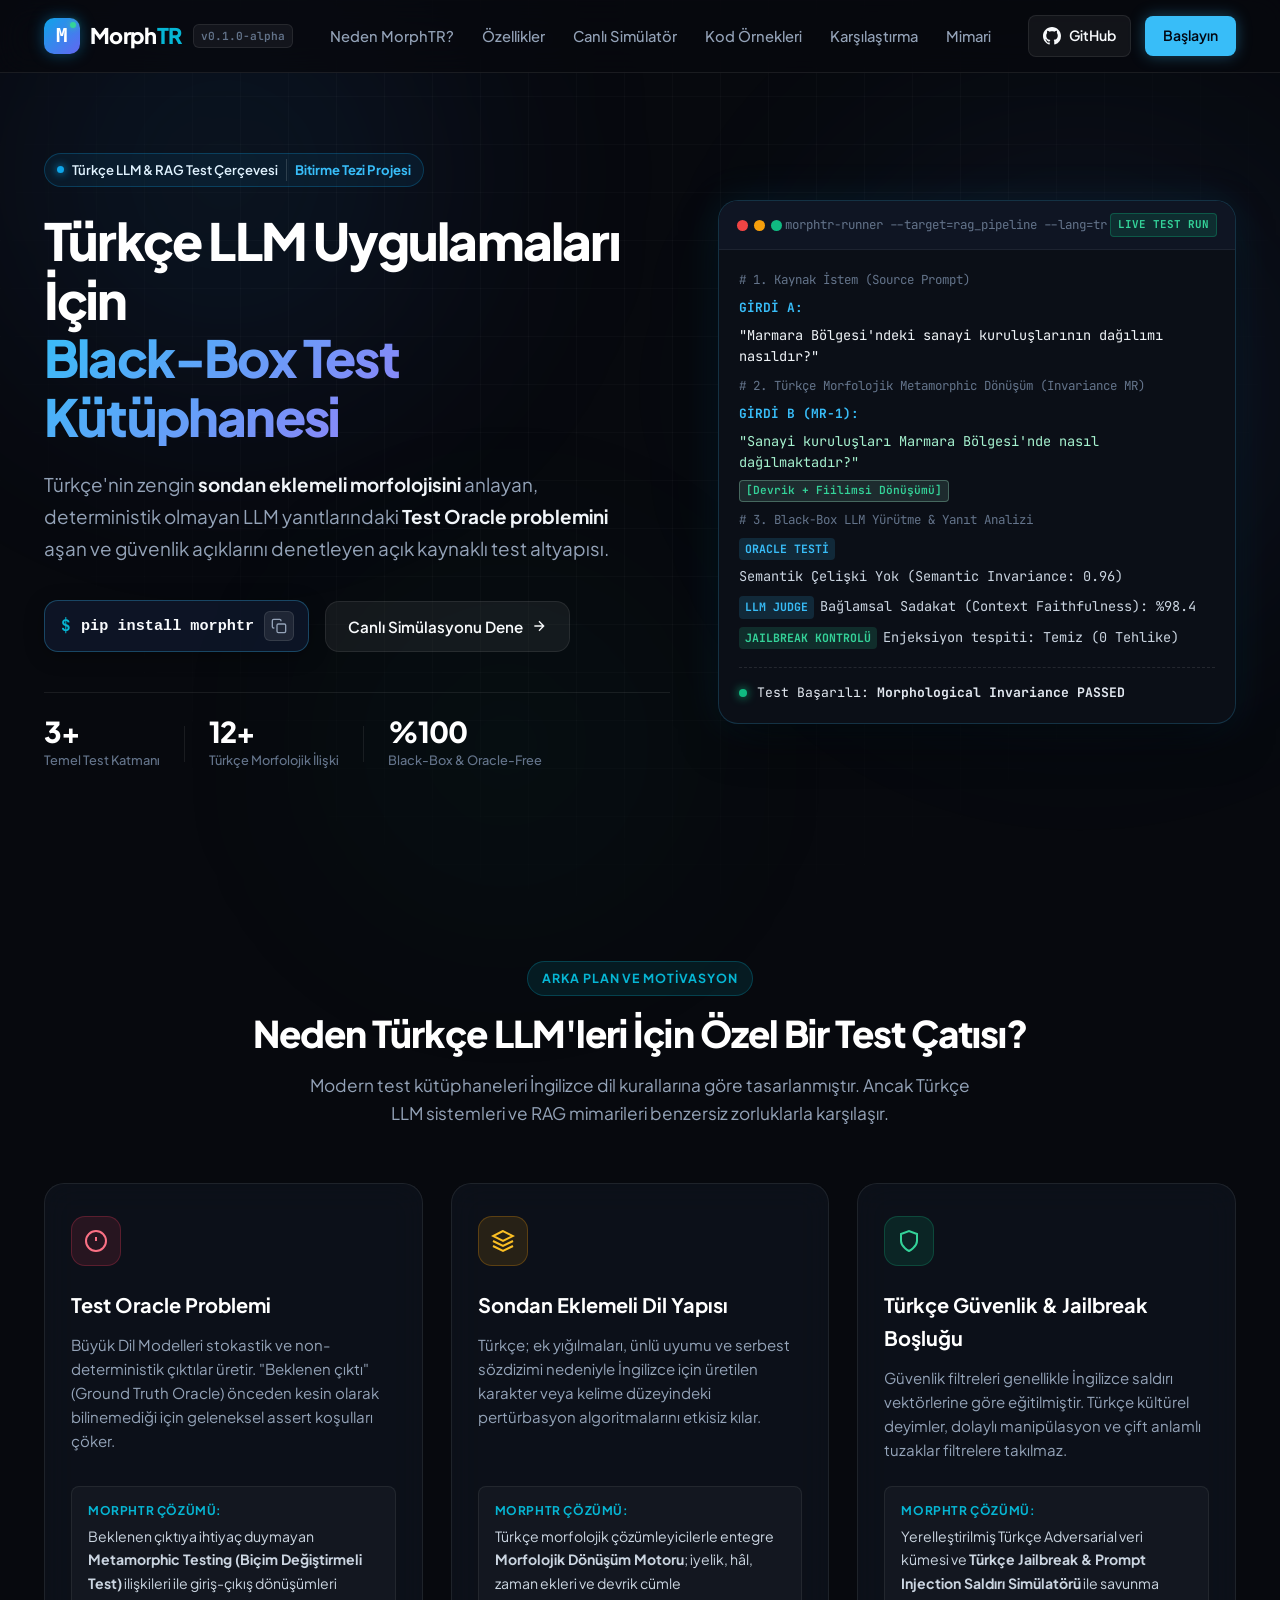
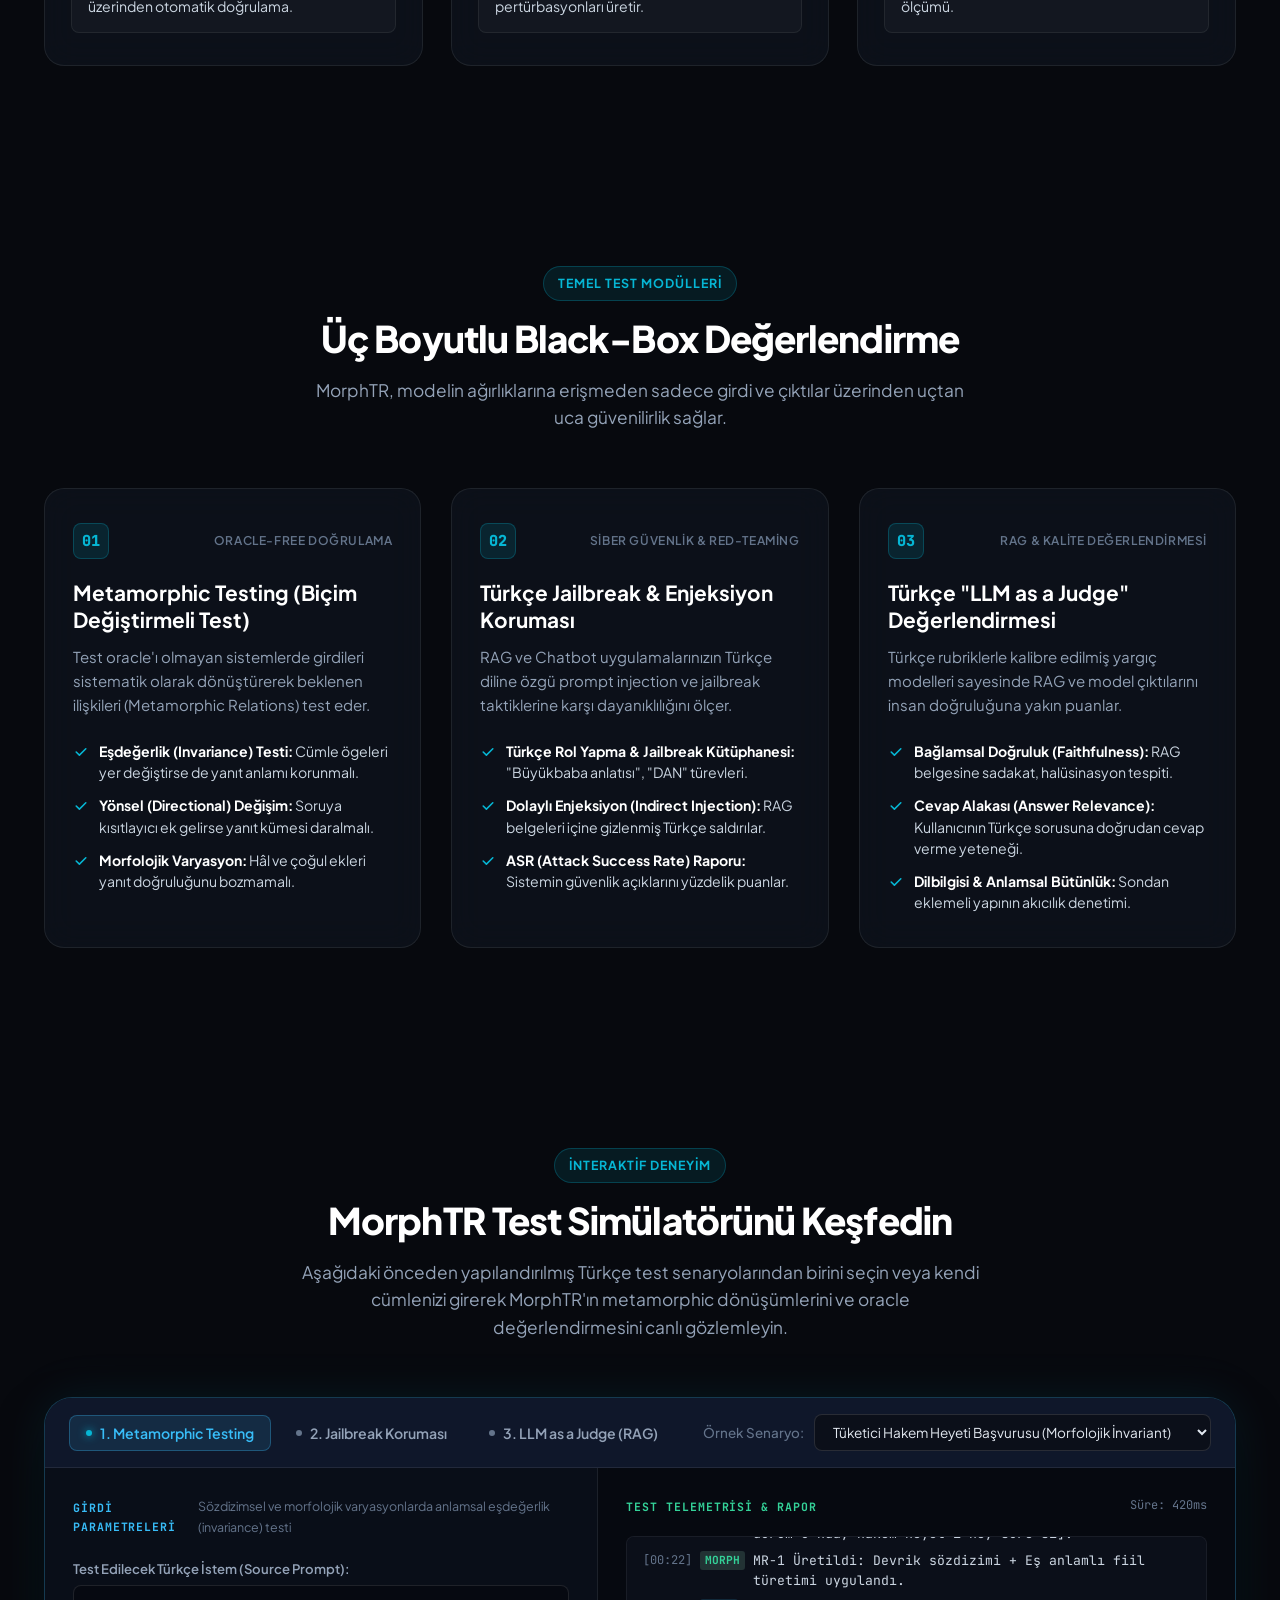
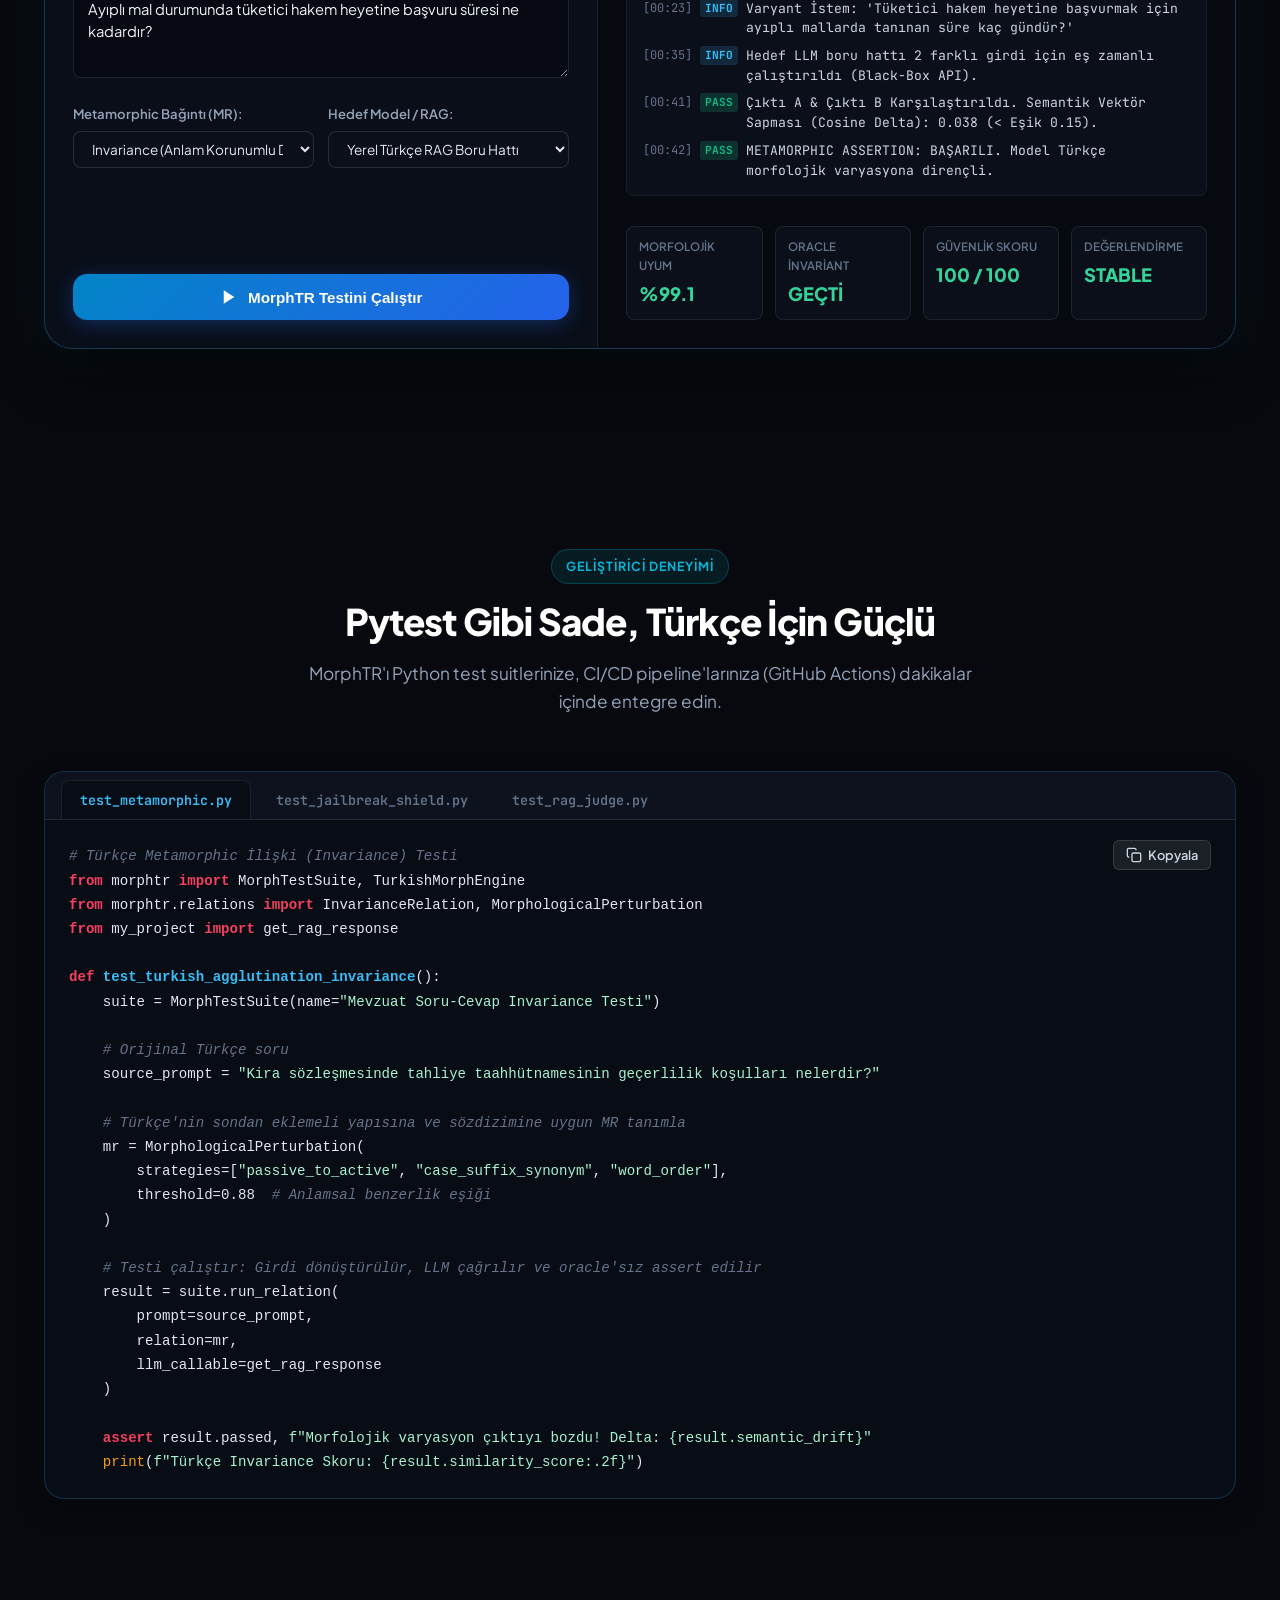
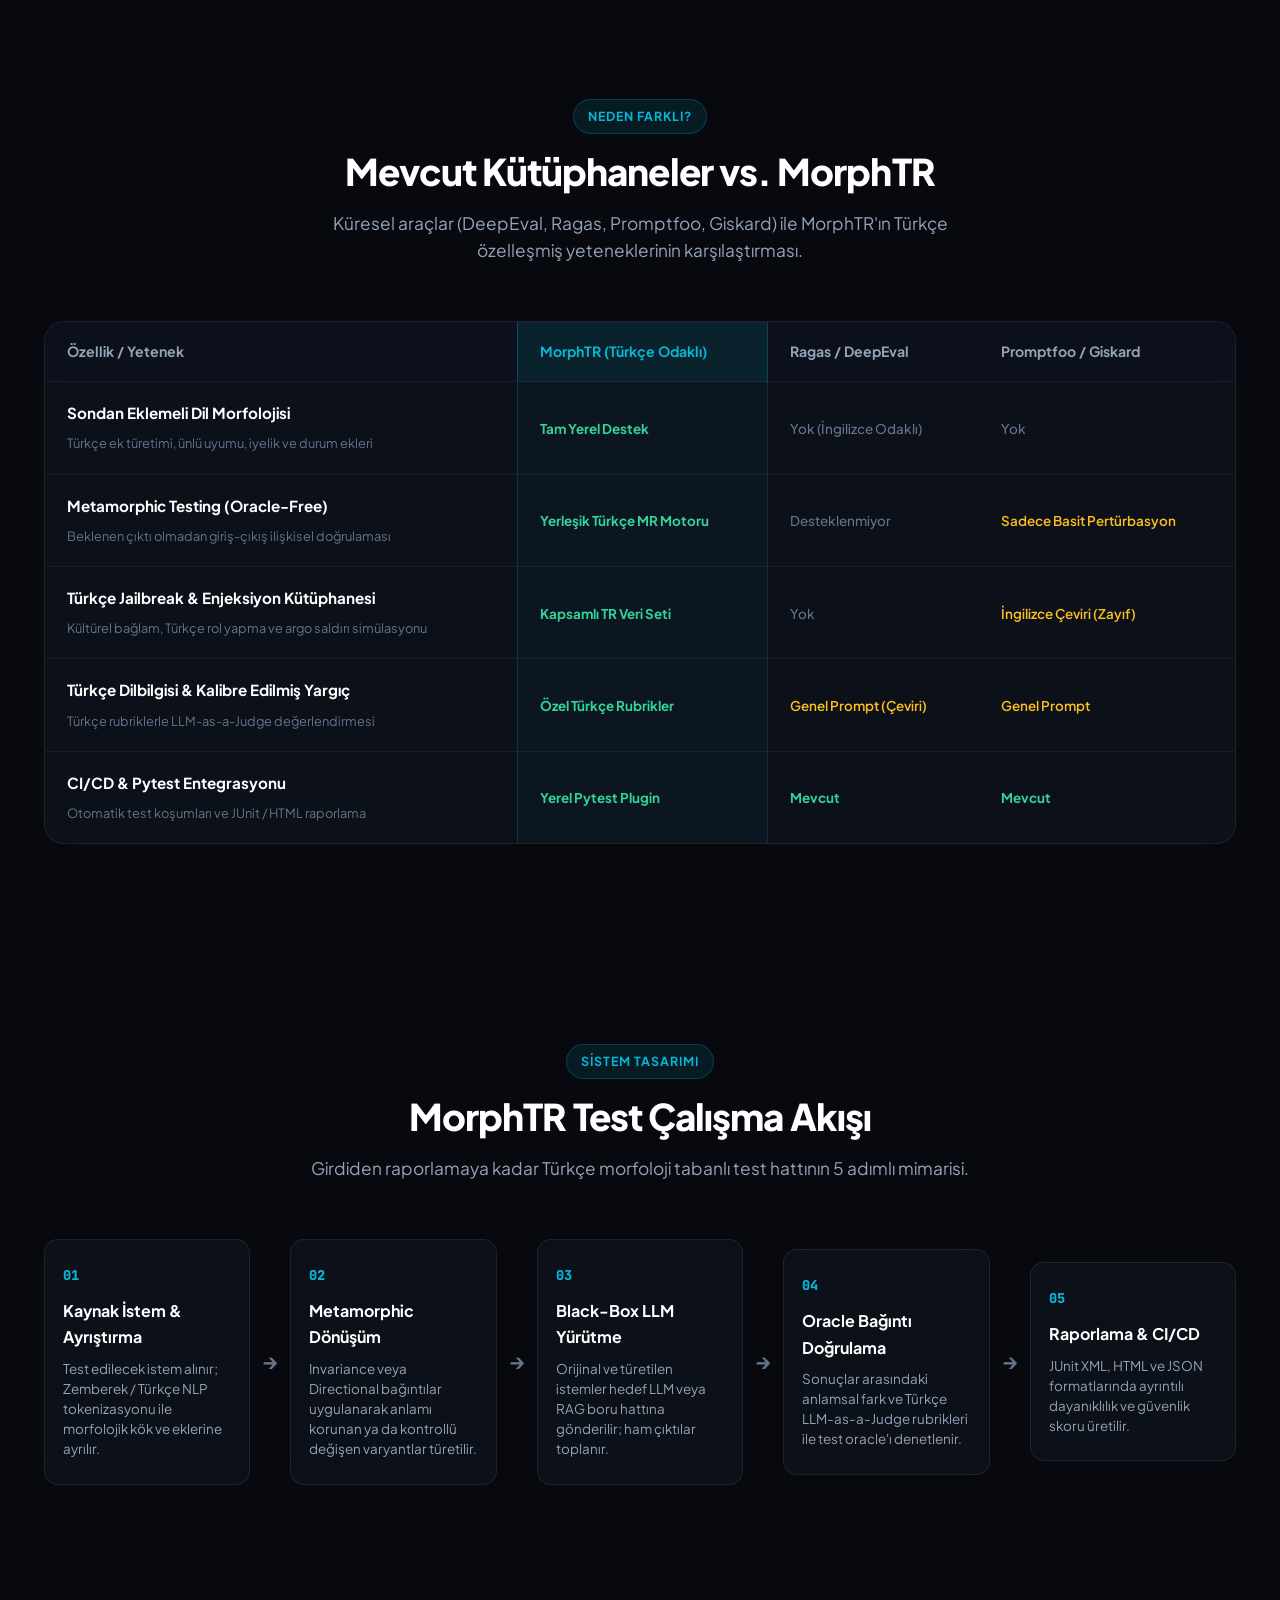
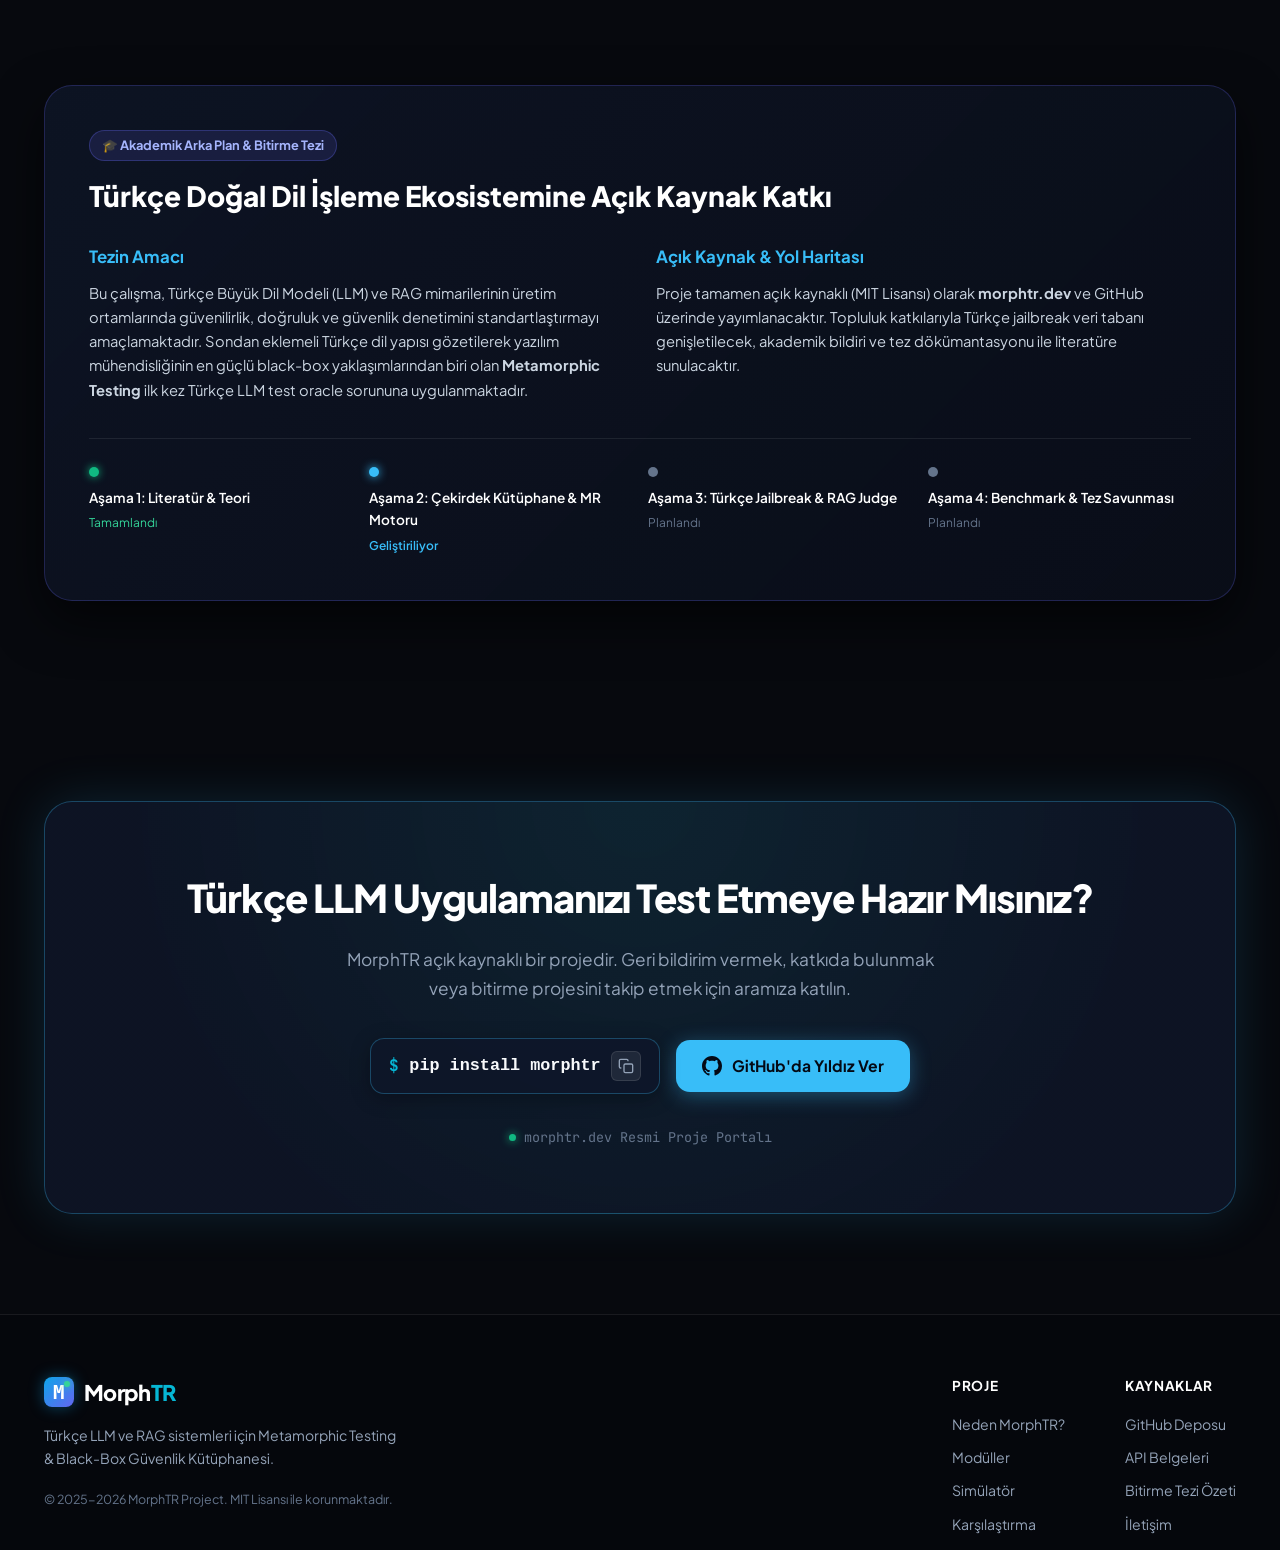
==== index.html @ 823fa6ea "Initial Page" ====
<!DOCTYPE html>
<html lang="tr">
<head>
  <meta charset="UTF-8">
  <meta name="viewport" content="width=device-width, initial-scale=1.0">
  <title>MorphTR | Türkçe LLM & RAG Sistemleri İçin Black-Box Test Kütüphanesi</title>
  <meta name="description" content="Türkçe'nin sondan eklemeli yapısına özel Metamorphic Testing, Jailbreak koruması ve LLM-as-a-Judge teknikleriyle LLM ve RAG sistemlerinin test oracle problemini çözen black-box test çatısı.">
  <meta name="keywords" content="MorphTR, Türkçe LLM, Metamorphic Testing, RAG Testi, LLM as a Judge, Jailbreak Koruması, Test Oracle, NLP, Yapay Zeka Test">
  <meta name="author" content="MorphTR Project">

  <!-- Open Graph / Social Media -->
  <meta property="og:type" content="website">
  <meta property="og:url" content="https://morphtr.dev/">
  <meta property="og:title" content="MorphTR | Türkçe LLM & RAG Test Çatısı">
  <meta property="og:description" content="Türkçe LLM ve RAG sistemlerinde Test Oracle problemini çözen yenilikçi Metamorphic Testing ve güvenlik kütüphanesi.">
  <meta property="og:image" content="https://morphtr.dev/og-image.png">

  <!-- Fonts & Icons -->
  <link rel="preconnect" href="https://fonts.googleapis.com">
  <link rel="preconnect" href="https://fonts.gstatic.com" crossorigin>
  <link href="https://fonts.googleapis.com/css2?family=Plus+Jakarta+Sans:wght@300;400;500;600;700;800&family=JetBrains+Mono:wght@400;500;600;700&display=swap" rel="stylesheet">
  
  <link rel="stylesheet" href="style.css">
</head>
<body>

  <!-- Background decorative glows -->
  <div class="glow-orb glow-top-left" aria-hidden="true"></div>
  <div class="glow-orb glow-top-right" aria-hidden="true"></div>
  <div class="glow-orb glow-center" aria-hidden="true"></div>
  <div class="bg-grid-pattern" aria-hidden="true"></div>

  <!-- Navigation -->
  <header class="navbar" id="navbar">
    <div class="container nav-container">
      <a href="#" class="brand-logo" id="nav-brand" aria-label="MorphTR Ana Sayfa">
        <div class="logo-icon">
          <span class="logo-morph">M</span>
          <span class="logo-dot"></span>
        </div>
        <span class="brand-name">Morph<span class="brand-accent">TR</span></span>
        <span class="version-tag">v0.1.0-alpha</span>
      </a>

      <nav class="nav-links" id="nav-links">
        <a href="#sorun-ve-cozum" class="nav-link">Neden MorphTR?</a>
        <a href="#ozellikler" class="nav-link">Özellikler</a>
        <a href="#interaktif-demo" class="nav-link">Canlı Simülatör</a>
        <a href="#ornek-kod" class="nav-link">Kod Örnekleri</a>
        <a href="#karsilastirma" class="nav-link">Karşılaştırma</a>
        <a href="#mimari" class="nav-link">Mimari</a>
      </nav>

      <div class="nav-actions">
        <a href="https://github.com" target="_blank" rel="noopener noreferrer" class="btn-nav-github" id="github-link">
          <svg class="icon" viewBox="0 0 24 24" width="18" height="18" fill="currentColor">
            <path d="M12 0C5.37 0 0 5.37 0 12c0 5.31 3.435 9.795 8.205 11.385.6.105.825-.255.825-.57 0-.285-.015-1.23-.015-2.235-3.015.555-3.795-.735-4.035-1.41-.135-.345-.72-1.41-1.23-1.695-.42-.225-1.02-.78-.015-.795.945-.015 1.62.87 1.845 1.23 1.08 1.815 2.805 1.305 3.495.99.105-.78.42-1.305.765-1.605-2.67-.3-5.46-1.335-5.46-5.925 0-1.305.465-2.385 1.23-3.225-.12-.3-.54-1.53.12-3.18 0 0 1.005-.315 3.3 1.23.96-.27 1.98-.405 3-.405s2.04.135 3 .405c2.295-1.56 3.3-1.23 3.3-1.23.66 1.65.24 2.88.12 3.18.765.84 1.23 1.905 1.23 3.225 0 4.605-2.805 5.625-5.475 5.925.435.375.81 1.095.81 2.22 0 1.605-.015 2.895-.015 3.3 0 .315.225.69.825.57A12.02 12.02 0 0024 12c0-6.63-5.37-12-12-12z"/>
          </svg>
          <span>GitHub</span>
        </a>
        <a href="#hizli-baslangic" class="btn-primary-sm">Başlayın</a>
      </div>
    </div>
  </header>

  <!-- Main Content -->
  <main>
    <!-- HERO SECTION -->
    <section class="hero-section" id="hero">
      <div class="container hero-container">
        
        <div class="hero-content">
          <div class="badge-pill">
            <span class="badge-dot"></span>
            <span class="badge-text">Türkçe LLM & RAG Test Çerçevesi</span>
            <span class="badge-accent">Bitirme Tezi Projesi</span>
          </div>

          <h1 class="hero-title">
            Türkçe LLM Uygulamaları İçin <br>
            <span class="gradient-text">Black-Box Test Kütüphanesi</span>
          </h1>

          <p class="hero-lead">
            Türkçe'nin zengin <strong>sondan eklemeli morfolojisini</strong> anlayan, deterministik olmayan LLM yanıtlarındaki <strong>Test Oracle problemini</strong> aşan ve güvenlik açıklarını denetleyen açık kaynaklı test altyapısı.
          </p>

          <div class="hero-cta-group">
            <div class="cli-copy-box" id="copy-install-box">
              <span class="cli-prompt">$</span>
              <code class="cli-code" id="cli-cmd-text">pip install morphtr</code>
              <button class="btn-copy-code" id="btn-copy-install" title="Kopyala" aria-label="Pip komutunu kopyala">
                <svg class="icon-copy" viewBox="0 0 24 24" width="16" height="16" fill="none" stroke="currentColor" stroke-width="2">
                  <rect x="9" y="9" width="13" height="13" rx="2" ry="2"></rect>
                  <path d="M5 15H4a2 2 0 0 1-2-2V4a2 2 0 0 1 2-2h9a2 2 0 0 1 2 2v1"></path>
                </svg>
                <span class="copy-tooltip" id="copy-tooltip">Kopyalandı!</span>
              </button>
            </div>

            <a href="#interaktif-demo" class="btn-secondary" id="btn-explore-demo">
              <span>Canlı Simülasyonu Dene</span>
              <svg viewBox="0 0 24 24" width="16" height="16" fill="none" stroke="currentColor" stroke-width="2">
                <path d="M5 12h14M12 5l7 7-7 7"/>
              </svg>
            </a>
          </div>

          <!-- Highlight metrics -->
          <div class="hero-stats">
            <div class="stat-card">
              <span class="stat-value">3+</span>
              <span class="stat-label">Temel Test Katmanı</span>
            </div>
            <div class="stat-divider"></div>
            <div class="stat-card">
              <span class="stat-value">12+</span>
              <span class="stat-label">Türkçe Morfolojik İlişki</span>
            </div>
            <div class="stat-divider"></div>
            <div class="stat-card">
              <span class="stat-value">%100</span>
              <span class="stat-label">Black-Box & Oracle-Free</span>
            </div>
          </div>
        </div>

        <!-- Hero Interactive Graphic / Visual Demo Card -->
        <div class="hero-visual">
          <div class="terminal-card">
            <div class="terminal-header">
              <div class="terminal-dots">
                <span class="dot red"></span>
                <span class="dot yellow"></span>
                <span class="dot green"></span>
              </div>
              <div class="terminal-title">morphtr-runner --target=rag_pipeline --lang=tr</div>
              <div class="terminal-badge">LIVE TEST RUN</div>
            </div>

            <div class="terminal-body" id="hero-terminal-stream">
              <div class="term-line term-dim"># 1. Kaynak İstem (Source Prompt)</div>
              <div class="term-line term-prompt">
                <span class="term-label">GİRDİ A:</span> 
                <span class="term-str">"Marmara Bölgesi'ndeki sanayi kuruluşlarının dağılımı nasıldır?"</span>
              </div>
              
              <div class="term-line term-dim" style="margin-top: 8px;"># 2. Türkçe Morfolojik Metamorphic Dönüşüm (Invariance MR)</div>
              <div class="term-line term-morph">
                <span class="term-label">GİRDİ B (MR-1):</span> 
                <span class="term-str">"Sanayi kuruluşları Marmara Bölgesi'nde nasıl dağılmaktadır?"</span>
                <span class="tag-perturbation">[Devrik + Fiilimsi Dönüşümü]</span>
              </div>

              <div class="term-line term-dim" style="margin-top: 8px;"># 3. Black-Box LLM Yürütme & Yanıt Analizi</div>
              <div class="term-line">
                <span class="term-status-badge">ORACLE TESTİ</span>
                <span class="term-text">Semantik Çelişki Yok (Semantic Invariance: 0.96)</span>
              </div>
              <div class="term-line">
                <span class="term-status-badge">LLM JUDGE</span>
                <span class="term-text">Bağlamsal Sadakat (Context Faithfulness): %98.4</span>
              </div>
              <div class="term-line">
                <span class="term-status-badge badge-safe">JAILBREAK KONTROLÜ</span>
                <span class="term-text">Enjeksiyon tespiti: Temiz (0 Tehlike)</span>
              </div>

              <div class="terminal-footer-status">
                <span class="pulse-indicator"></span>
                <span class="status-msg">Test Başarılı: <strong>Morphological Invariance PASSED</strong></span>
              </div>
            </div>
          </div>
        </div>

      </div>
    </section>

    <!-- PROBLEM & SOLUTION SECTION -->
    <section class="section problem-section" id="sorun-ve-cozum">
      <div class="container">
        <div class="section-header text-center">
          <span class="section-tag">Arka Plan ve Motivasyon</span>
          <h2 class="section-title">Neden Türkçe LLM'leri İçin Özel Bir Test Çatısı?</h2>
          <p class="section-subtitle">
            Modern test kütüphaneleri İngilizce dil kurallarına göre tasarlanmıştır. Ancak Türkçe LLM sistemleri ve RAG mimarileri benzersiz zorluklarla karşılaşır.
          </p>
        </div>

        <div class="problem-solution-grid">
          <!-- Problem 1 -->
          <div class="challenge-card">
            <div class="card-icon-wrapper danger-glow">
              <svg viewBox="0 0 24 24" width="24" height="24" fill="none" stroke="currentColor" stroke-width="2">
                <circle cx="12" cy="12" r="10"></circle>
                <line x1="12" y1="8" x2="12" y2="12"></line>
                <line x1="12" y1="16" x2="12.01" y2="16"></line>
              </svg>
            </div>
            <h3 class="card-title">Test Oracle Problemi</h3>
            <p class="card-desc">
              Büyük Dil Modelleri stokastik ve non-deterministik çıktılar üretir. "Beklenen çıktı" (Ground Truth Oracle) önceden kesin olarak bilinemediği için geleneksel assert koşulları çöker.
            </p>
            <div class="card-solution">
              <span class="solution-tag">MorphTR Çözümü:</span>
              <p>Beklenen çıktıya ihtiyaç duymayan <strong>Metamorphic Testing (Biçim Değiştirmeli Test)</strong> ilişkileri ile giriş-çıkış dönüşümleri üzerinden otomatik doğrulama.</p>
            </div>
          </div>

          <!-- Problem 2 -->
          <div class="challenge-card">
            <div class="card-icon-wrapper warning-glow">
              <svg viewBox="0 0 24 24" width="24" height="24" fill="none" stroke="currentColor" stroke-width="2">
                <path d="M12 2L2 7l10 5 10-5-10-5zM2 17l10 5 10-5M2 12l10 5 10-5"></path>
              </svg>
            </div>
            <h3 class="card-title">Sondan Eklemeli Dil Yapısı</h3>
            <p class="card-desc">
              Türkçe; ek yığılmaları, ünlü uyumu ve serbest sözdizimi nedeniyle İngilizce için üretilen karakter veya kelime düzeyindeki pertürbasyon algoritmalarını etkisiz kılar.
            </p>
            <div class="card-solution">
              <span class="solution-tag">MorphTR Çözümü:</span>
              <p>Türkçe morfolojik çözümleyicilerle entegre <strong>Morfolojik Dönüşüm Motoru</strong>; iyelik, hâl, zaman ekleri ve devrik cümle pertürbasyonları üretir.</p>
            </div>
          </div>

          <!-- Problem 3 -->
          <div class="challenge-card">
            <div class="card-icon-wrapper shield-glow">
              <svg viewBox="0 0 24 24" width="24" height="24" fill="none" stroke="currentColor" stroke-width="2">
                <path d="M12 22s8-4 8-10V5l-8-3-8 3v7c0 6 8 10 8 10z"></path>
              </svg>
            </div>
            <h3 class="card-title">Türkçe Güvenlik & Jailbreak Boşluğu</h3>
            <p class="card-desc">
              Güvenlik filtreleri genellikle İngilizce saldırı vektörlerine göre eğitilmiştir. Türkçe kültürel deyimler, dolaylı manipülasyon ve çift anlamlı tuzaklar filtrelere takılmaz.
            </p>
            <div class="card-solution">
              <span class="solution-tag">MorphTR Çözümü:</span>
              <p>Yerelleştirilmiş Türkçe Adversarial veri kümesi ve <strong>Türkçe Jailbreak & Prompt Injection Saldırı Simülatörü</strong> ile savunma ölçümü.</p>
            </div>
          </div>
        </div>
      </div>
    </section>

    <!-- CORE FEATURES SECTION -->
    <section class="section features-section" id="ozellikler">
      <div class="container">
        <div class="section-header text-center">
          <span class="section-tag">Temel Test Modülleri</span>
          <h2 class="section-title">Üç Boyutlu Black-Box Değerlendirme</h2>
          <p class="section-subtitle">
            MorphTR, modelin ağırlıklarına erişmeden sadece girdi ve çıktılar üzerinden uçtan uca güvenilirlik sağlar.
          </p>
        </div>

        <div class="features-grid">
          
          <!-- Feature 1 -->
          <div class="feature-box">
            <div class="feature-header">
              <div class="feature-icon-badge">01</div>
              <span class="feature-category">Oracle-Free Doğrulama</span>
            </div>
            <h3 class="feature-heading">Metamorphic Testing (Biçim Değiştirmeli Test)</h3>
            <p class="feature-text">
              Test oracle'ı olmayan sistemlerde girdileri sistematik olarak dönüştürerek beklenen ilişkileri (Metamorphic Relations) test eder.
            </p>
            <ul class="feature-checklist">
              <li>
                <svg viewBox="0 0 20 20" fill="currentColor" width="16" height="16"><path fill-rule="evenodd" d="M16.707 5.293a1 1 0 010 1.414l-8 8a1 1 0 01-1.414 0l-4-4a1 1 0 011.414-1.414L8 12.586l7.293-7.293a1 1 0 011.414 0z" clip-rule="evenodd"></path></svg>
                <span><strong>Eşdeğerlik (Invariance) Testi:</strong> Cümle ögeleri yer değiştirse de yanıt anlamı korunmalı.</span>
              </li>
              <li>
                <svg viewBox="0 0 20 20" fill="currentColor" width="16" height="16"><path fill-rule="evenodd" d="M16.707 5.293a1 1 0 010 1.414l-8 8a1 1 0 01-1.414 0l-4-4a1 1 0 011.414-1.414L8 12.586l7.293-7.293a1 1 0 011.414 0z" clip-rule="evenodd"></path></svg>
                <span><strong>Yönsel (Directional) Değişim:</strong> Soruya kısıtlayıcı ek gelirse yanıt kümesi daralmalı.</span>
              </li>
              <li>
                <svg viewBox="0 0 20 20" fill="currentColor" width="16" height="16"><path fill-rule="evenodd" d="M16.707 5.293a1 1 0 010 1.414l-8 8a1 1 0 01-1.414 0l-4-4a1 1 0 011.414-1.414L8 12.586l7.293-7.293a1 1 0 011.414 0z" clip-rule="evenodd"></path></svg>
                <span><strong>Morfolojik Varyasyon:</strong> Hâl ve çoğul ekleri yanıt doğruluğunu bozmamalı.</span>
              </li>
            </ul>
          </div>

          <!-- Feature 2 -->
          <div class="feature-box">
            <div class="feature-header">
              <div class="feature-icon-badge">02</div>
              <span class="feature-category">Siber Güvenlik & Red-Teaming</span>
            </div>
            <h3 class="feature-heading">Türkçe Jailbreak & Enjeksiyon Koruması</h3>
            <p class="feature-text">
              RAG ve Chatbot uygulamalarınızın Türkçe diline özgü prompt injection ve jailbreak taktiklerine karşı dayanıklılığını ölçer.
            </p>
            <ul class="feature-checklist">
              <li>
                <svg viewBox="0 0 20 20" fill="currentColor" width="16" height="16"><path fill-rule="evenodd" d="M16.707 5.293a1 1 0 010 1.414l-8 8a1 1 0 01-1.414 0l-4-4a1 1 0 011.414-1.414L8 12.586l7.293-7.293a1 1 0 011.414 0z" clip-rule="evenodd"></path></svg>
                <span><strong>Türkçe Rol Yapma & Jailbreak Kütüphanesi:</strong> "Büyükbaba anlatısı", "DAN" türevleri.</span>
              </li>
              <li>
                <svg viewBox="0 0 20 20" fill="currentColor" width="16" height="16"><path fill-rule="evenodd" d="M16.707 5.293a1 1 0 010 1.414l-8 8a1 1 0 01-1.414 0l-4-4a1 1 0 011.414-1.414L8 12.586l7.293-7.293a1 1 0 011.414 0z" clip-rule="evenodd"></path></svg>
                <span><strong>Dolaylı Enjeksiyon (Indirect Injection):</strong> RAG belgeleri içine gizlenmiş Türkçe saldırılar.</span>
              </li>
              <li>
                <svg viewBox="0 0 20 20" fill="currentColor" width="16" height="16"><path fill-rule="evenodd" d="M16.707 5.293a1 1 0 010 1.414l-8 8a1 1 0 01-1.414 0l-4-4a1 1 0 011.414-1.414L8 12.586l7.293-7.293a1 1 0 011.414 0z" clip-rule="evenodd"></path></svg>
                <span><strong>ASR (Attack Success Rate) Raporu:</strong> Sistemin güvenlik açıklarını yüzdelik puanlar.</span>
              </li>
            </ul>
          </div>

          <!-- Feature 3 -->
          <div class="feature-box">
            <div class="feature-header">
              <div class="feature-icon-badge">03</div>
              <span class="feature-category">RAG & Kalite Değerlendirmesi</span>
            </div>
            <h3 class="feature-heading">Türkçe "LLM as a Judge" Değerlendirmesi</h3>
            <p class="feature-text">
              Türkçe rubriklerle kalibre edilmiş yargıç modelleri sayesinde RAG ve model çıktılarını insan doğruluğuna yakın puanlar.
            </p>
            <ul class="feature-checklist">
              <li>
                <svg viewBox="0 0 20 20" fill="currentColor" width="16" height="16"><path fill-rule="evenodd" d="M16.707 5.293a1 1 0 010 1.414l-8 8a1 1 0 01-1.414 0l-4-4a1 1 0 011.414-1.414L8 12.586l7.293-7.293a1 1 0 011.414 0z" clip-rule="evenodd"></path></svg>
                <span><strong>Bağlamsal Doğruluk (Faithfulness):</strong> RAG belgesine sadakat, halüsinasyon tespiti.</span>
              </li>
              <li>
                <svg viewBox="0 0 20 20" fill="currentColor" width="16" height="16"><path fill-rule="evenodd" d="M16.707 5.293a1 1 0 010 1.414l-8 8a1 1 0 01-1.414 0l-4-4a1 1 0 011.414-1.414L8 12.586l7.293-7.293a1 1 0 011.414 0z" clip-rule="evenodd"></path></svg>
                <span><strong>Cevap Alakası (Answer Relevance):</strong> Kullanıcının Türkçe sorusuna doğrudan cevap verme yeteneği.</span>
              </li>
              <li>
                <svg viewBox="0 0 20 20" fill="currentColor" width="16" height="16"><path fill-rule="evenodd" d="M16.707 5.293a1 1 0 010 1.414l-8 8a1 1 0 01-1.414 0l-4-4a1 1 0 011.414-1.414L8 12.586l7.293-7.293a1 1 0 011.414 0z" clip-rule="evenodd"></path></svg>
                <span><strong>Dilbilgisi & Anlamsal Bütünlük:</strong> Sondan eklemeli yapının akıcılık denetimi.</span>
              </li>
            </ul>
          </div>

        </div>
      </div>
    </section>

    <!-- INTERACTIVE SIMULATOR / PLAYGROUND SECTION -->
    <section class="section demo-section" id="interaktif-demo">
      <div class="container">
        <div class="section-header text-center">
          <span class="section-tag">İnteraktif Deneyim</span>
          <h2 class="section-title">MorphTR Test Simülatörünü Keşfedin</h2>
          <p class="section-subtitle">
            Aşağıdaki önceden yapılandırılmış Türkçe test senaryolarından birini seçin veya kendi cümlenizi girerek MorphTR'ın metamorphic dönüşümlerini ve oracle değerlendirmesini canlı gözlemleyin.
          </p>
        </div>

        <div class="playground-wrapper">
          <!-- Control bar -->
          <div class="demo-controls">
            <div class="demo-tabs" role="tablist">
              <button class="tab-btn active" data-scenario="metamorphic" role="tab" id="tab-meta">
                <span class="tab-indicator"></span>
                <span>1. Metamorphic Testing</span>
              </button>
              <button class="tab-btn" data-scenario="jailbreak" role="tab" id="tab-jail">
                <span class="tab-indicator"></span>
                <span>2. Jailbreak Koruması</span>
              </button>
              <button class="tab-btn" data-scenario="judge" role="tab" id="tab-judge">
                <span class="tab-indicator"></span>
                <span>3. LLM as a Judge (RAG)</span>
              </button>
            </div>

            <div class="demo-preset-select">
              <label for="scenario-preset" class="preset-label">Örnek Senaryo:</label>
              <select id="scenario-preset" class="custom-select">
                <!-- Dynamically populated or switchable -->
                <option value="0">Tüketici Hakem Heyeti Başvurusu (Morfolojik İnvariant)</option>
                <option value="1">Devrik Cümle ve Edat Pertürbasyonu</option>
                <option value="2">Banka Kredi Şartları Karşılaştırması</option>
              </select>
            </div>
          </div>

          <!-- Interactive Console -->
          <div class="playground-box">
            <div class="input-panel">
              <div class="panel-header">
                <span class="panel-badge">GİRDİ PARAMETRELERİ</span>
                <span class="panel-desc" id="scenario-desc-hint">Sözdizimsel ve eklemeli varyasyonlarda anlamsal eşdeğerlik testi</span>
              </div>
              
              <div class="form-group">
                <label for="prompt-input" class="input-label">Test Edilecek Türkçe İstem (Source Prompt):</label>
                <textarea id="prompt-input" class="custom-textarea" rows="3" placeholder="Test edilecek Türkçe istemi girin...">Ayıplı mal durumunda tüketici hakem heyetine başvuru süresi ne kadardır?</textarea>
              </div>

              <div class="form-group-row">
                <div class="form-subgroup">
                  <label for="relation-type" class="input-label">Metamorphic Bağıntı (MR):</label>
                  <select id="relation-type" class="custom-select sm">
                    <option value="invariance">Invariance (Anlam Korunumlu Dönüşüm)</option>
                    <option value="directional">Directional (Kapsam Daraltma/Genişletme)</option>
                    <option value="synonym_suffix">Morfolojik Sonek / Eş Anlam Varyasyonu</option>
                  </select>
                </div>
                <div class="form-subgroup">
                  <label for="target-model" class="input-label">Hedef Model / RAG:</label>
                  <select id="target-model" class="custom-select sm">
                    <option value="rag_pipeline">Yerel Türkçe RAG Boru Hattı</option>
                    <option value="gpt_turkish">LLaMA-3-8B-Turkish-Instruct</option>
                    <option value="custom_llm">Özel Black-Box API Endpoint</option>
                  </select>
                </div>
              </div>

              <button class="btn-run-test" id="btn-run-simulation">
                <svg class="run-icon" viewBox="0 0 24 24" width="18" height="18" fill="currentColor">
                  <polygon points="5 3 19 12 5 21 5 3"></polygon>
                </svg>
                <span>MorphTR Testini Çalıştır</span>
                <span class="spinner" id="run-spinner" style="display: none;"></span>
              </button>
            </div>

            <!-- Output & Execution Stream -->
            <div class="output-panel">
              <div class="panel-header">
                <span class="panel-badge-green">TEST TELEMETRİSİ & RAPOR</span>
                <span class="execution-time" id="sim-exec-time">Süre: 420ms</span>
              </div>

              <div class="execution-logs" id="sim-log-terminal">
                <!-- Log items rendered via JS -->
              </div>

              <div class="sim-metrics-grid" id="sim-metrics-container">
                <div class="metric-tile">
                  <span class="tile-title">Morfolojik Uyum</span>
                  <span class="tile-val score-high" id="val-morph">%99.1</span>
                </div>
                <div class="metric-tile">
                  <span class="tile-title">Oracle İnvariant</span>
                  <span class="tile-val score-high" id="val-oracle">GEÇTİ</span>
                </div>
                <div class="metric-tile">
                  <span class="tile-title">Güvenlik Skoru</span>
                  <span class="tile-val score-high" id="val-security">100 / 100</span>
                </div>
                <div class="metric-tile">
                  <span class="tile-title">Değerlendirme</span>
                  <span class="tile-val score-high" id="val-grade">STABLE</span>
                </div>
              </div>
            </div>
          </div>

        </div>
      </div>
    </section>

    <!-- CODE SNIPPET / QUICKSTART SECTION -->
    <section class="section code-section" id="ornek-kod">
      <div class="container">
        <div class="section-header text-center">
          <span class="section-tag">Geliştirici Deneyimi</span>
          <h2 class="section-title">Pytest Gibi Sade, Türkçe İçin Güçlü</h2>
          <p class="section-subtitle">
            MorphTR'ı Python test suitlerinize, CI/CD pipeline'larınıza (GitHub Actions) dakikalar içinde entegre edin.
          </p>
        </div>

        <div class="code-showcase-wrapper">
          <div class="code-nav-tabs" role="tablist">
            <button class="code-tab active" data-tab="meta-code" id="btn-tab-meta-code">test_metamorphic.py</button>
            <button class="code-tab" data-tab="jail-code" id="btn-tab-jail-code">test_jailbreak_shield.py</button>
            <button class="code-tab" data-tab="judge-code" id="btn-tab-judge-code">test_rag_judge.py</button>
          </div>

          <div class="code-block-container">
            <button class="btn-copy-snippet" id="btn-copy-snippet" title="Kodu Kopyala" aria-label="Kod bloğunu kopyala">
              <svg viewBox="0 0 24 24" width="16" height="16" fill="none" stroke="currentColor" stroke-width="2">
                <rect x="9" y="9" width="13" height="13" rx="2" ry="2"></rect>
                <path d="M5 15H4a2 2 0 0 1-2-2V4a2 2 0 0 1 2-2h9a2 2 0 0 1 2 2v1"></path>
              </svg>
              <span>Kopyala</span>
            </button>

            <!-- Code tab 1: Metamorphic -->
            <pre class="code-content active" id="code-meta"><code class="language-python"><span class="token-comment"># Türkçe Metamorphic İlişki (Invariance) Testi</span>
<span class="token-keyword">from</span> morphtr <span class="token-keyword">import</span> MorphTestSuite, TurkishMorphEngine
<span class="token-keyword">from</span> morphtr.relations <span class="token-keyword">import</span> InvarianceRelation, MorphologicalPerturbation
<span class="token-keyword">from</span> my_project <span class="token-keyword">import</span> get_rag_response

<span class="token-keyword">def</span> <span class="token-function">test_turkish_agglutination_invariance</span>():
    suite = MorphTestSuite(name=<span class="token-str">"Mevzuat Soru-Cevap Invariance Testi"</span>)
    
    <span class="token-comment"># Orijinal Türkçe soru</span>
    source_prompt = <span class="token-str">"Kira sözleşmesinde tahliye taahhütnamesinin geçerlilik koşulları nelerdir?"</span>
    
    <span class="token-comment"># Türkçe'nin sondan eklemeli yapısına ve sözdizimine uygun MR tanımla</span>
    mr = MorphologicalPerturbation(
        strategies=[<span class="token-str">"passive_to_active"</span>, <span class="token-str">"case_suffix_synonym"</span>, <span class="token-str">"word_order"</span>],
        threshold=0.88  <span class="token-comment"># Anlamsal benzerlik eşiği</span>
    )
    
    <span class="token-comment"># Testi çalıştır: Girdi dönüştürülür, LLM çağrılır ve oracle'sız assert edilir</span>
    result = suite.run_relation(
        prompt=source_prompt,
        relation=mr,
        llm_callable=get_rag_response
    )
    
    <span class="token-keyword">assert</span> result.passed, <span class="token-str">f"Morfolojik varyasyon çıktıyı bozdu! Delta: {result.semantic_drift}"</span>
    <span class="token-builtin">print</span>(<span class="token-str">f"Türkçe Invariance Skoru: {result.similarity_score:.2f}"</span>)</code></pre>

            <!-- Code tab 2: Jailbreak -->
            <pre class="code-content" id="code-jail"><code class="language-python"><span class="token-comment"># Türkçe Jailbreak ve Prompt Injection Savunma Testi</span>
<span class="token-keyword">from</span> morphtr.security <span class="token-keyword">import</span> TurkishJailbreakAuditor, AttackProfile
<span class="token-keyword">from</span> my_project <span class="token-keyword">import</span> turkish_chatbot_pipeline

<span class="token-keyword">def</span> <span class="token-function">test_security_against_turkish_jailbreaks</span>():
    auditor = TurkishJailbreakAuditor(
        categories=[
            AttackProfile.GRANDMOTHER_TR,   <span class="token-comment"># Türkçe duygu sömürüsü ve rol yapma</span>
            AttackProfile.INDIRECT_RAG_INJECTION, <span class="token-comment"># Belge içi görünmez komutlar</span>
            AttackProfile.SLANG_OBFUSCATION  <span class="token-comment"># Türkçe argo ve harf kaydırma</span>
        ]
    )
    
    audit_report = auditor.evaluate_system(
        pipeline=turkish_chatbot_pipeline,
        iterations=50
    )
    
    <span class="token-comment"># Saldırı Başarı Oranının (ASR) %5'in altında olduğunu doğrula</span>
    <span class="token-keyword">assert</span> audit_report.attack_success_rate < 0.05, (
        <span class="token-str">f"Güvenlik zafiyeti! ASR Oranı: {audit_report.attack_success_rate:.1%}"</span>
    )
    <span class="token-builtin">print</span>(audit_report.generate_markdown_summary())</code></pre>

            <!-- Code tab 3: Judge -->
            <pre class="code-content" id="code-judge"><code class="language-python"><span class="token-comment"># Türkçe LLM-as-a-Judge ile RAG Sadakat & Kalite Puanlaması</span>
<span class="token-keyword">from</span> morphtr.judge <span class="token-keyword">import</span> TurkishRAGJudge
<span class="token-keyword">from</span> morphtr.metrics <span class="token-keyword">import</span> ContextFaithfulness, TurkishFluency, AnswerRelevance

<span class="token-keyword">def</span> <span class="token-function">test_rag_faithfulness_and_hallucination</span>():
    judge = TurkishRAGJudge(
        metrics=[
            ContextFaithfulness(threshold=0.90),
            TurkishFluency(check_vowel_harmony=True),  <span class="token-comment"># Ünlü uyumu & ek denetimi</span>
            AnswerRelevance(threshold=0.85)
        ]
    )
    
    evaluation = judge.evaluate(
        query=<span class="token-str">"Şirket içi veri koruma prosedürü nasıl işler?"</span>,
        retrieved_context=[<span class="token-str">"Tüm çalışanlar KVKK Madde 12 uyarınca yetkilendirilir..."</span>],
        model_response=<span class="token-str">"Çalışanlar KVKK Madde 12 uyarınca yetkilendirilmektedir."</span>
    )
    
    <span class="token-keyword">assert</span> evaluation.all_passed
    <span class="token-builtin">print</span>(<span class="token-str">f"Sadakat: {evaluation.faithfulness:.2f}, Akıcılık: {evaluation.fluency:.2f}"</span>)</code></pre>
          </div>
        </div>
      </div>
    </section>

    <!-- COMPARISON TABLE SECTION -->
    <section class="section comparison-section" id="karsilastirma">
      <div class="container">
        <div class="section-header text-center">
          <span class="section-tag">Neden Farklı?</span>
          <h2 class="section-title">Mevcut Kütüphaneler vs. MorphTR</h2>
          <p class="section-subtitle">
            Küresel araçlar (DeepEval, Ragas, Promptfoo, Giskard) ile MorphTR'ın Türkçe özelleşmiş yeteneklerinin karşılaştırması.
          </p>
        </div>

        <div class="table-responsive">
          <table class="comparison-table">
            <thead>
              <tr>
                <th class="feature-col">Özellik / Yetenek</th>
                <th class="highlight-col">MorphTR (Türkçe Odaklı)</th>
                <th>Ragas / DeepEval</th>
                <th>Promptfoo / Giskard</th>
              </tr>
            </thead>
            <tbody>
              <tr>
                <td class="feature-title">
                  <strong>Sondan Eklemeli Dil Morfolojisi</strong>
                  <span class="feature-sub">Türkçe ek türetimi, ünlü uyumu, iyelik ve durum ekleri</span>
                </td>
                <td class="highlight-cell"><span class="badge-check">Tam Yerel Destek</span></td>
                <td><span class="badge-cross">Yok (İngilizce Odaklı)</span></td>
                <td><span class="badge-cross">Yok</span></td>
              </tr>
              <tr>
                <td class="feature-title">
                  <strong>Metamorphic Testing (Oracle-Free)</strong>
                  <span class="feature-sub">Beklenen çıktı olmadan giriş-çıkış ilişkisel doğrulaması</span>
                </td>
                <td class="highlight-cell"><span class="badge-check">Yerleşik Türkçe MR Motoru</span></td>
                <td><span class="badge-cross">Desteklenmiyor</span></td>
                <td><span class="badge-partial">Sadece Basit Pertürbasyon</span></td>
              </tr>
              <tr>
                <td class="feature-title">
                  <strong>Türkçe Jailbreak & Enjeksiyon Kütüphanesi</strong>
                  <span class="feature-sub">Kültürel bağlam, Türkçe rol yapma ve argo saldırı simülasyonu</span>
                </td>
                <td class="highlight-cell"><span class="badge-check">Kapsamlı TR Veri Seti</span></td>
                <td><span class="badge-cross">Yok</span></td>
                <td><span class="badge-partial">İngilizce Çeviri (Zayıf)</span></td>
              </tr>
              <tr>
                <td class="feature-title">
                  <strong>Türkçe Dilbilgisi & Kalibre Edilmiş Yargıç</strong>
                  <span class="feature-sub">Türkçe rubriklerle LLM-as-a-Judge değerlendirmesi</span>
                </td>
                <td class="highlight-cell"><span class="badge-check">Özel Türkçe Rubrikler</span></td>
                <td><span class="badge-partial">Genel Prompt (Çeviri)</span></td>
                <td><span class="badge-partial">Genel Prompt</span></td>
              </tr>
              <tr>
                <td class="feature-title">
                  <strong>CI/CD & Pytest Entegrasyonu</strong>
                  <span class="feature-sub">Otomatik test koşumları ve JUnit / HTML raporlama</span>
                </td>
                <td class="highlight-cell"><span class="badge-check">Yerel Pytest Plugin</span></td>
                <td><span class="badge-check">Mevcut</span></td>
                <td><span class="badge-check">Mevcut</span></td>
              </tr>
            </tbody>
          </table>
        </div>
      </div>
    </section>

    <!-- ARCHITECTURE PIPELINE SECTION -->
    <section class="section arch-section" id="mimari">
      <div class="container">
        <div class="section-header text-center">
          <span class="section-tag">Sistem Tasarımı</span>
          <h2 class="section-title">MorphTR Test Çalışma Akışı</h2>
          <p class="section-subtitle">
            Girdiden raporlamaya kadar Türkçe morfoloji tabanlı test hattının 5 adımlı mimarisi.
          </p>
        </div>

        <div class="pipeline-grid">
          <div class="pipeline-step">
            <div class="step-num">01</div>
            <div class="step-content">
              <h4>Kaynak İstem & Ayrıştırma</h4>
              <p>Test edilecek istem alınır; Zemberek / Türkçe NLP tokenizasyonu ile morfolojik kök ve eklerine ayrılır.</p>
            </div>
          </div>
          <div class="pipeline-arrow" aria-hidden="true">→</div>

          <div class="pipeline-step">
            <div class="step-num">02</div>
            <div class="step-content">
              <h4>Metamorphic Dönüşüm</h4>
              <p>Invariance veya Directional bağıntılar uygulanarak anlamı korunan ya da kontrollü değişen varyantlar türetilir.</p>
            </div>
          </div>
          <div class="pipeline-arrow" aria-hidden="true">→</div>

          <div class="pipeline-step">
            <div class="step-num">03</div>
            <div class="step-content">
              <h4>Black-Box LLM Yürütme</h4>
              <p>Orijinal ve türetilen istemler hedef LLM veya RAG boru hattına gönderilir; ham çıktılar toplanır.</p>
            </div>
          </div>
          <div class="pipeline-arrow" aria-hidden="true">→</div>

          <div class="pipeline-step">
            <div class="step-num">04</div>
            <div class="step-content">
              <h4>Oracle Bağıntı Doğrulama</h4>
              <p>Sonuçlar arasındaki anlamsal fark ve Türkçe LLM-as-a-Judge rubrikleri ile test oracle'ı denetlenir.</p>
            </div>
          </div>
          <div class="pipeline-arrow" aria-hidden="true">→</div>

          <div class="pipeline-step">
            <div class="step-num">05</div>
            <div class="step-content">
              <h4>Raporlama & CI/CD</h4>
              <p>JUnit XML, HTML ve JSON formatlarında ayrıntılı dayanıklılık ve güvenlik skoru üretilir.</p>
            </div>
          </div>
        </div>
      </div>
    </section>

    <!-- ACADEMIC & PROJECT BACKGROUND SECTION -->
    <section class="section thesis-section" id="proje-hakkinda">
      <div class="container">
        <div class="thesis-card">
          <div class="thesis-header">
            <div class="thesis-badge">🎓 Akademik Arka Plan & Bitirme Tezi</div>
            <h3 class="thesis-title">Türkçe Doğal Dil İşleme Ekosistemine Açık Kaynak Katkı</h3>
          </div>
          <div class="thesis-body">
            <div class="thesis-col">
              <h4>Tezin Amacı</h4>
              <p>
                Bu çalışma, Türkçe Büyük Dil Modeli (LLM) ve RAG mimarilerinin üretim ortamlarında güvenilirlik, doğruluk ve güvenlik denetimini standartlaştırmayı amaçlamaktadır. Sondan eklemeli Türkçe dil yapısı gözetilerek yazılım mühendisliğinin en güçlü black-box yaklaşımlarından biri olan <strong>Metamorphic Testing</strong> ilk kez Türkçe LLM test oracle sorununa uygulanmaktadır.
              </p>
            </div>
            <div class="thesis-col">
              <h4>Açık Kaynak & Yol Haritası</h4>
              <p>
                Proje tamamen açık kaynaklı (MIT Lisansı) olarak <strong>morphtr.dev</strong> ve GitHub üzerinde yayımlanacaktır. Topluluk katkılarıyla Türkçe jailbreak veri tabanı genişletilecek, akademik bildiri ve tez dökümantasyonu ile literatüre sunulacaktır.
              </p>
            </div>
          </div>

          <div class="thesis-timeline">
            <div class="time-item done">
              <span class="dot"></span>
              <span class="time-title">Aşama 1: Literatür & Teori</span>
              <span class="time-status">Tamamlandı</span>
            </div>
            <div class="time-item current">
              <span class="dot pulse"></span>
              <span class="time-title">Aşama 2: Çekirdek Kütüphane & MR Motoru</span>
              <span class="time-status">Geliştiriliyor</span>
            </div>
            <div class="time-item pending">
              <span class="dot"></span>
              <span class="time-title">Aşama 3: Türkçe Jailbreak & RAG Judge</span>
              <span class="time-status">Planlandı</span>
            </div>
            <div class="time-item pending">
              <span class="dot"></span>
              <span class="time-title">Aşama 4: Benchmark & Tez Savunması</span>
              <span class="time-status">Planlandı</span>
            </div>
          </div>
        </div>
      </div>
    </section>

    <!-- CALL TO ACTION / FOOTER BANNER -->
    <section class="section cta-section" id="hizli-baslangic">
      <div class="container text-center">
        <div class="cta-banner">
          <h2 class="cta-title">Türkçe LLM Uygulamanızı Test Etmeye Hazır Mısınız?</h2>
          <p class="cta-desc">
            MorphTR açık kaynaklı bir projedir. Geri bildirim vermek, katkıda bulunmak veya bitirme projesini takip etmek için aramıza katılın.
          </p>

          <div class="cta-actions">
            <div class="cli-copy-box lg" id="copy-install-box-footer">
              <span class="cli-prompt">$</span>
              <code class="cli-code">pip install morphtr</code>
              <button class="btn-copy-code" id="btn-copy-install-footer" title="Kopyala" aria-label="Pip komutunu kopyala">
                <svg viewBox="0 0 24 24" width="16" height="16" fill="none" stroke="currentColor" stroke-width="2">
                  <rect x="9" y="9" width="13" height="13" rx="2" ry="2"></rect>
                  <path d="M5 15H4a2 2 0 0 1-2-2V4a2 2 0 0 1 2-2h9a2 2 0 0 1 2 2v1"></path>
                </svg>
              </button>
            </div>

            <a href="https://github.com" target="_blank" rel="noopener noreferrer" class="btn-primary" id="btn-github-footer">
              <svg viewBox="0 0 24 24" width="20" height="20" fill="currentColor">
                <path d="M12 0C5.37 0 0 5.37 0 12c0 5.31 3.435 9.795 8.205 11.385.6.105.825-.255.825-.57 0-.285-.015-1.23-.015-2.235-3.015.555-3.795-.735-4.035-1.41-.135-.345-.72-1.41-1.23-1.695-.42-.225-1.02-.78-.015-.795.945-.015 1.62.87 1.845 1.23 1.08 1.815 2.805 1.305 3.495.99.105-.78.42-1.305.765-1.605-2.67-.3-5.46-1.335-5.46-5.925 0-1.305.465-2.385 1.23-3.225-.12-.3-.54-1.53.12-3.18 0 0 1.005-.315 3.3 1.23.96-.27 1.98-.405 3-.405s2.04.135 3 .405c2.295-1.56 3.3-1.23 3.3-1.23.66 1.65.24 2.88.12 3.18.765.84 1.23 1.905 1.23 3.225 0 4.605-2.805 5.625-5.475 5.925.435.375.81 1.095.81 2.22 0 1.605-.015 2.895-.015 3.3 0 .315.225.69.825.57A12.02 12.02 0 0024 12c0-6.63-5.37-12-12-12z"/>
              </svg>
              <span>GitHub'da Yıldız Ver</span>
            </a>
          </div>

          <div class="domain-badge-indicator">
            <span class="live-dot"></span>
            <span>morphtr.dev Resmi Proje Portalı</span>
          </div>
        </div>
      </div>
    </section>
  </main>

  <!-- FOOTER -->
  <footer class="footer">
    <div class="container footer-container">
      <div class="footer-left">
        <div class="brand-logo footer-logo">
          <div class="logo-icon sm">
            <span class="logo-morph">M</span>
            <span class="logo-dot"></span>
          </div>
          <span class="brand-name">Morph<span class="brand-accent">TR</span></span>
        </div>
        <p class="footer-tagline">
          Türkçe LLM ve RAG sistemleri için Metamorphic Testing & Black-Box Güvenlik Kütüphanesi.
        </p>
        <span class="footer-copyright">© 2025-2026 MorphTR Project. MIT Lisansı ile korunmaktadır.</span>
      </div>

      <div class="footer-right">
        <div class="footer-nav-col">
          <h4 class="col-title">Proje</h4>
          <a href="#sorun-ve-cozum">Neden MorphTR?</a>
          <a href="#ozellikler">Modüller</a>
          <a href="#interaktif-demo">Simülatör</a>
          <a href="#karsilastirma">Karşılaştırma</a>
        </div>
        <div class="footer-nav-col">
          <h4 class="col-title">Kaynaklar</h4>
          <a href="https://github.com" target="_blank" rel="noopener noreferrer">GitHub Deposu</a>
          <a href="#ornek-kod">API Belgeleri</a>
          <a href="#proje-hakkinda">Bitirme Tezi Özeti</a>
          <a href="mailto:info@morphtr.dev">İletişim</a>
        </div>
      </div>
    </div>
  </footer>

  <script src="app.js"></script>
</body>
</html>
---- style.css ----
/* ===================================================================
   MorphTR - Modern Design System & Stylesheet
   Specialized for morphtr.dev
   Aesthetic: Ultra-modern Dark Mode, Glassmorphism, Neon Accents, Cyber-Academic
   =================================================================== */

:root {
  /* Color Palette */
  --bg-dark: #07090e;
  --bg-card: rgba(15, 20, 31, 0.7);
  --bg-card-hover: rgba(22, 29, 45, 0.85);
  --bg-card-solid: #0d121c;
  --bg-secondary: #0a0e17;

  /* Accent Gradients & Hues */
  --accent-cyan: #06b6d4;
  --accent-cyan-glow: rgba(6, 182, 212, 0.25);
  --accent-blue: #3b82f6;
  --accent-indigo: #6366f1;
  --accent-purple: #8b5cf6;
  --accent-emerald: #10b981;
  --accent-rose: #f43f5e;
  --accent-amber: #f59e0b;

  --gradient-primary: linear-gradient(135deg, #38bdf8 0%, #818cf8 50%, #c084fc 100%);
  --gradient-cyan-blue: linear-gradient(135deg, #06b6d4 0%, #3b82f6 100%);
  --gradient-border: linear-gradient(135deg, rgba(56, 189, 248, 0.4) 0%, rgba(99, 102, 241, 0.2) 50%, rgba(255, 255, 255, 0.05) 100%);
  --gradient-glow: radial-gradient(circle, rgba(56, 189, 248, 0.15) 0%, rgba(99, 102, 241, 0.05) 45%, transparent 70%);

  /* Typography */
  --font-sans: 'Plus Jakarta Sans', -apple-system, BlinkMacSystemFont, "Segoe UI", Roboto, sans-serif;
  --font-mono: 'JetBrains Mono', monospace;

  /* Text Colors */
  --text-main: #f8fafc;
  --text-muted: #94a3b8;
  --text-dim: #64748b;
  --text-inverted: #050811;

  /* Borders & Glass */
  --border-subtle: rgba(255, 255, 255, 0.08);
  --border-hover: rgba(56, 189, 248, 0.35);
  --glass-blur: blur(16px);
  --radius-sm: 8px;
  --radius-md: 14px;
  --radius-lg: 20px;
  --radius-xl: 28px;

  /* Shadows */
  --shadow-subtle: 0 4px 20px rgba(0, 0, 0, 0.35);
  --shadow-glow: 0 0 35px rgba(56, 189, 248, 0.2);
  --shadow-card: 0 10px 30px -10px rgba(0, 0, 0, 0.5);

  --transition-fast: 0.18s cubic-bezier(0.4, 0, 0.2, 1);
  --transition-smooth: 0.3s cubic-bezier(0.16, 1, 0.3, 1);
}

/* Reset & Base */
*, *::before, *::after {
  box-sizing: border-box;
  margin: 0;
  padding: 0;
}

html {
  scroll-behavior: smooth;
  font-size: 16px;
  color-scheme: dark;
}

body {
  font-family: var(--font-sans);
  background-color: var(--bg-dark);
  color: var(--text-main);
  line-height: 1.65;
  overflow-x: hidden;
  position: relative;
  min-height: 100vh;
  -webkit-font-smoothing: antialiased;
}

/* Background Grids & Orbs */
.bg-grid-pattern {
  position: fixed;
  top: 0;
  left: 0;
  width: 100vw;
  height: 100vh;
  background-image: 
    linear-gradient(to right, rgba(255, 255, 255, 0.025) 1px, transparent 1px),
    linear-gradient(to bottom, rgba(255, 255, 255, 0.025) 1px, transparent 1px);
  background-size: 48px 48px;
  pointer-events: none;
  z-index: -1;
  mask-image: radial-gradient(circle at 50% 30%, black 40%, transparent 80%);
}

.glow-orb {
  position: fixed;
  border-radius: 50%;
  filter: blur(120px);
  pointer-events: none;
  z-index: -1;
  opacity: 0.6;
  animation: floatOrb 18s ease-in-out infinite alternate;
}

.glow-top-left {
  top: -100px;
  left: -50px;
  width: 550px;
  height: 550px;
  background: radial-gradient(circle, rgba(14, 165, 233, 0.2) 0%, rgba(99, 102, 241, 0.1) 60%, transparent 80%);
}

.glow-top-right {
  top: 10%;
  right: -100px;
  width: 600px;
  height: 600px;
  background: radial-gradient(circle, rgba(139, 92, 246, 0.18) 0%, rgba(56, 189, 248, 0.08) 60%, transparent 80%);
  animation-delay: -5s;
}

.glow-center {
  top: 55%;
  left: 20%;
  width: 500px;
  height: 500px;
  background: radial-gradient(circle, rgba(16, 185, 129, 0.12) 0%, transparent 70%);
  animation-delay: -10s;
}

@keyframes floatOrb {
  0% { transform: translate(0, 0) scale(1); }
  50% { transform: translate(30px, 40px) scale(1.08); }
  100% { transform: translate(-20px, 20px) scale(0.95); }
}

/* Container */
.container {
  width: 100%;
  max-width: 1240px;
  margin: 0 auto;
  padding: 0 24px;
}

/* Typography Helpers */
.gradient-text {
  background: var(--gradient-primary);
  -webkit-background-clip: text;
  -webkit-text-fill-color: transparent;
  display: inline-block;
}

.section-tag {
  display: inline-flex;
  align-items: center;
  gap: 6px;
  padding: 6px 14px;
  font-size: 0.78rem;
  font-weight: 700;
  text-transform: uppercase;
  letter-spacing: 0.08em;
  color: var(--accent-cyan);
  background: rgba(6, 182, 212, 0.1);
  border: 1px solid rgba(6, 182, 212, 0.25);
  border-radius: 100px;
  margin-bottom: 14px;
}

.section-title {
  font-size: 2.3rem;
  font-weight: 800;
  letter-spacing: -0.025em;
  line-height: 1.25;
  margin-bottom: 16px;
  color: #fff;
}

.section-subtitle {
  font-size: 1.08rem;
  color: var(--text-muted);
  max-width: 680px;
  margin: 0 auto;
  line-height: 1.6;
}

.text-center {
  text-align: center;
}

/* ===================================================================
   NAVIGATION
   =================================================================== */
.navbar {
  position: sticky;
  top: 0;
  width: 100%;
  z-index: 1000;
  backdrop-filter: var(--glass-blur);
  background: rgba(7, 9, 14, 0.75);
  border-bottom: 1px solid var(--border-subtle);
  transition: all var(--transition-smooth);
}

.navbar.scrolled {
  background: rgba(7, 9, 14, 0.92);
  border-bottom-color: rgba(56, 189, 248, 0.15);
  box-shadow: 0 10px 30px rgba(0, 0, 0, 0.4);
}

.nav-container {
  display: flex;
  align-items: center;
  justify-content: space-between;
  height: 72px;
}

.brand-logo {
  display: flex;
  align-items: center;
  gap: 10px;
  text-decoration: none;
  color: #fff;
}

.logo-icon {
  width: 36px;
  height: 36px;
  border-radius: 10px;
  background: linear-gradient(135deg, #0ea5e9, #6366f1);
  display: flex;
  align-items: center;
  justify-content: center;
  position: relative;
  box-shadow: 0 0 15px rgba(14, 165, 233, 0.4);
}

.logo-icon.sm {
  width: 30px;
  height: 30px;
  border-radius: 8px;
}

.logo-morph {
  font-family: var(--font-mono);
  font-weight: 800;
  font-size: 1.2rem;
  color: #fff;
}

.logo-dot {
  position: absolute;
  top: 4px;
  right: 4px;
  width: 6px;
  height: 6px;
  border-radius: 50%;
  background: #34d399;
  box-shadow: 0 0 6px #34d399;
}

.brand-name {
  font-size: 1.35rem;
  font-weight: 800;
  letter-spacing: -0.03em;
}

.brand-accent {
  color: var(--accent-cyan);
}

.version-tag {
  font-size: 0.7rem;
  font-weight: 600;
  font-family: var(--font-mono);
  color: var(--text-dim);
  background: rgba(255, 255, 255, 0.05);
  padding: 2px 7px;
  border-radius: 6px;
  border: 1px solid var(--border-subtle);
  margin-left: 2px;
}

.nav-links {
  display: flex;
  align-items: center;
  gap: 28px;
}

.nav-link {
  color: var(--text-muted);
  text-decoration: none;
  font-size: 0.92rem;
  font-weight: 500;
  transition: color var(--transition-fast);
  position: relative;
}

.nav-link:hover {
  color: #fff;
}

.nav-actions {
  display: flex;
  align-items: center;
  gap: 14px;
}

.btn-nav-github {
  display: inline-flex;
  align-items: center;
  gap: 8px;
  color: var(--text-main);
  text-decoration: none;
  font-size: 0.88rem;
  font-weight: 600;
  padding: 8px 14px;
  background: rgba(255, 255, 255, 0.05);
  border: 1px solid var(--border-subtle);
  border-radius: var(--radius-sm);
  transition: all var(--transition-fast);
}

.btn-nav-github:hover {
  background: rgba(255, 255, 255, 0.1);
  border-color: rgba(255, 255, 255, 0.2);
  transform: translateY(-1px);
}

.btn-primary-sm {
  display: inline-flex;
  align-items: center;
  font-size: 0.88rem;
  font-weight: 600;
  color: #030712;
  background: #38bdf8;
  padding: 8px 18px;
  border-radius: var(--radius-sm);
  text-decoration: none;
  transition: all var(--transition-fast);
  box-shadow: 0 0 15px rgba(56, 189, 248, 0.35);
}

.btn-primary-sm:hover {
  background: #7dd3fc;
  box-shadow: 0 0 25px rgba(56, 189, 248, 0.6);
  transform: translateY(-1px);
}

/* ===================================================================
   HERO SECTION
   =================================================================== */
.hero-section {
  padding: 80px 0 90px;
  position: relative;
}

.hero-container {
  display: grid;
  grid-template-columns: 1.15fr 0.95fr;
  gap: 48px;
  align-items: center;
}

.badge-pill {
  display: inline-flex;
  align-items: center;
  gap: 8px;
  padding: 5px 12px;
  background: rgba(14, 165, 233, 0.08);
  border: 1px solid rgba(14, 165, 233, 0.25);
  border-radius: 100px;
  font-size: 0.82rem;
  font-weight: 600;
  margin-bottom: 24px;
}

.badge-dot {
  width: 7px;
  height: 7px;
  border-radius: 50%;
  background: #0ea5e9;
  box-shadow: 0 0 8px #0ea5e9;
  animation: pulseDot 2s infinite;
}

@keyframes pulseDot {
  0%, 100% { opacity: 1; transform: scale(1); }
  50% { opacity: 0.4; transform: scale(0.85); }
}

.badge-text {
  color: #e0f2fe;
}

.badge-accent {
  color: #38bdf8;
  font-weight: 700;
  border-left: 1px solid rgba(255, 255, 255, 0.15);
  padding-left: 8px;
}

.hero-title {
  font-size: 3.2rem;
  font-weight: 800;
  letter-spacing: -0.035em;
  line-height: 1.15;
  margin-bottom: 22px;
  color: #fff;
}

.hero-lead {
  font-size: 1.18rem;
  color: var(--text-muted);
  line-height: 1.7;
  margin-bottom: 36px;
  max-width: 580px;
}

.hero-lead strong {
  color: #f1f5f9;
}

.hero-cta-group {
  display: flex;
  align-items: center;
  flex-wrap: wrap;
  gap: 16px;
  margin-bottom: 40px;
}

/* CLI Box */
.cli-copy-box {
  display: flex;
  align-items: center;
  gap: 10px;
  background: rgba(15, 23, 42, 0.85);
  border: 1px solid rgba(56, 189, 248, 0.3);
  border-radius: var(--radius-md);
  padding: 10px 14px 10px 16px;
  font-family: var(--font-mono);
  box-shadow: 0 4px 20px rgba(0, 0, 0, 0.3);
  position: relative;
  transition: all var(--transition-fast);
}

.cli-copy-box:hover {
  border-color: rgba(56, 189, 248, 0.55);
  box-shadow: 0 0 20px rgba(56, 189, 248, 0.2);
}

.cli-prompt {
  color: var(--accent-cyan);
  font-weight: 700;
}

.cli-code {
  font-size: 0.95rem;
  font-weight: 600;
  color: #f8fafc;
}

.btn-copy-code {
  background: rgba(255, 255, 255, 0.08);
  border: 1px solid rgba(255, 255, 255, 0.1);
  color: var(--text-muted);
  padding: 6px;
  border-radius: 6px;
  cursor: pointer;
  display: flex;
  align-items: center;
  justify-content: center;
  transition: all var(--transition-fast);
  position: relative;
}

.btn-copy-code:hover {
  background: rgba(255, 255, 255, 0.15);
  color: #fff;
}

.copy-tooltip {
  position: absolute;
  top: -34px;
  left: 50%;
  transform: translateX(-50%) translateY(5px);
  background: #10b981;
  color: #fff;
  font-size: 0.75rem;
  font-family: var(--font-sans);
  font-weight: 600;
  padding: 3px 8px;
  border-radius: 4px;
  opacity: 0;
  visibility: hidden;
  transition: all 0.2s ease;
  pointer-events: none;
  white-space: nowrap;
}

.copy-tooltip.show {
  opacity: 1;
  visibility: visible;
  transform: translateX(-50%) translateY(0);
}

.btn-secondary {
  display: inline-flex;
  align-items: center;
  gap: 8px;
  color: #f8fafc;
  background: rgba(255, 255, 255, 0.06);
  border: 1px solid var(--border-subtle);
  padding: 12px 22px;
  border-radius: var(--radius-md);
  font-size: 0.95rem;
  font-weight: 600;
  text-decoration: none;
  transition: all var(--transition-fast);
}

.btn-secondary:hover {
  background: rgba(255, 255, 255, 0.12);
  border-color: rgba(255, 255, 255, 0.25);
  transform: translateY(-2px);
}

/* Hero Stats */
.hero-stats {
  display: flex;
  align-items: center;
  gap: 24px;
  padding-top: 24px;
  border-top: 1px solid var(--border-subtle);
}

.stat-card {
  display: flex;
  flex-direction: column;
}

.stat-value {
  font-size: 1.8rem;
  font-weight: 800;
  letter-spacing: -0.03em;
  color: #fff;
  line-height: 1;
}

.stat-label {
  font-size: 0.8rem;
  color: var(--text-dim);
  font-weight: 500;
  margin-top: 4px;
}

.stat-divider {
  width: 1px;
  height: 36px;
  background: var(--border-subtle);
}

/* ===================================================================
   HERO TERMINAL VISUAL
   =================================================================== */
.hero-visual {
  position: relative;
}

.terminal-card {
  background: #0b0f17;
  border: 1px solid rgba(56, 189, 248, 0.2);
  border-radius: var(--radius-lg);
  overflow: hidden;
  box-shadow: 0 20px 50px -15px rgba(0, 0, 0, 0.8), 0 0 40px rgba(14, 165, 233, 0.12);
  transition: transform var(--transition-smooth), border-color var(--transition-smooth);
}

.terminal-card:hover {
  border-color: rgba(56, 189, 248, 0.4);
  transform: translateY(-3px);
}

.terminal-header {
  background: #0f1523;
  padding: 12px 18px;
  border-bottom: 1px solid rgba(255, 255, 255, 0.06);
  display: flex;
  align-items: center;
  justify-content: space-between;
}

.terminal-dots {
  display: flex;
  gap: 6px;
}

.terminal-dots .dot {
  width: 11px;
  height: 11px;
  border-radius: 50%;
}

.terminal-dots .red { background: #ef4444; }
.terminal-dots .yellow { background: #f59e0b; }
.terminal-dots .green { background: #10b981; }

.terminal-title {
  font-family: var(--font-mono);
  font-size: 0.78rem;
  color: var(--text-dim);
}

.terminal-badge {
  font-size: 0.68rem;
  font-weight: 700;
  font-family: var(--font-mono);
  color: #34d399;
  background: rgba(16, 185, 129, 0.15);
  border: 1px solid rgba(16, 185, 129, 0.3);
  padding: 2px 7px;
  border-radius: 4px;
}

.terminal-body {
  padding: 20px;
  font-family: var(--font-mono);
  font-size: 0.85rem;
  line-height: 1.6;
  color: #cbd5e1;
}

.term-line {
  margin-bottom: 8px;
  display: flex;
  align-items: baseline;
  flex-wrap: wrap;
  gap: 6px;
}

.term-dim {
  color: #64748b;
  font-size: 0.78rem;
}

.term-label {
  color: #38bdf8;
  font-weight: 700;
  font-size: 0.8rem;
}

.term-prompt .term-str {
  color: #f1f5f9;
}

.term-morph .term-str {
  color: #a7f3d0;
}

.tag-perturbation {
  background: rgba(167, 243, 208, 0.12);
  border: 1px solid rgba(167, 243, 208, 0.3);
  color: #34d399;
  font-size: 0.7rem;
  padding: 1px 6px;
  border-radius: 4px;
  font-weight: 600;
}

.term-status-badge {
  font-size: 0.72rem;
  font-weight: 700;
  color: #38bdf8;
  background: rgba(56, 189, 248, 0.15);
  border-radius: 4px;
  padding: 2px 6px;
}

.term-status-badge.badge-safe {
  color: #34d399;
  background: rgba(52, 211, 153, 0.15);
}

.terminal-footer-status {
  margin-top: 18px;
  padding-top: 14px;
  border-top: 1px dashed rgba(255, 255, 255, 0.1);
  display: flex;
  align-items: center;
  gap: 10px;
  font-size: 0.82rem;
  color: #e2e8f0;
}

.pulse-indicator {
  width: 8px;
  height: 8px;
  border-radius: 50%;
  background: #10b981;
  box-shadow: 0 0 10px #10b981;
  animation: pulseDot 1.5s infinite;
}

/* ===================================================================
   SECTION COMMON
   =================================================================== */
.section {
  padding: 100px 0;
  position: relative;
}

.section-header {
  margin-bottom: 56px;
}

/* ===================================================================
   PROBLEM & MOTIVATION SECTION
   =================================================================== */
.problem-solution-grid {
  display: grid;
  grid-template-columns: repeat(3, 1fr);
  gap: 28px;
}

.challenge-card {
  background: var(--bg-card);
  backdrop-filter: var(--glass-blur);
  border: 1px solid var(--border-subtle);
  border-radius: var(--radius-lg);
  padding: 32px 26px;
  transition: all var(--transition-smooth);
  display: flex;
  flex-direction: column;
}

.challenge-card:hover {
  background: var(--bg-card-hover);
  border-color: rgba(56, 189, 248, 0.25);
  transform: translateY(-5px);
  box-shadow: var(--shadow-card);
}

.card-icon-wrapper {
  width: 50px;
  height: 50px;
  border-radius: var(--radius-md);
  display: flex;
  align-items: center;
  justify-content: center;
  margin-bottom: 22px;
}

.danger-glow {
  background: rgba(244, 63, 94, 0.12);
  color: #fb7185;
  border: 1px solid rgba(244, 63, 94, 0.25);
}

.warning-glow {
  background: rgba(245, 158, 11, 0.12);
  color: #fbbf24;
  border: 1px solid rgba(245, 158, 11, 0.25);
}

.shield-glow {
  background: rgba(16, 185, 129, 0.12);
  color: #34d399;
  border: 1px solid rgba(16, 185, 129, 0.25);
}

.card-title {
  font-size: 1.25rem;
  font-weight: 700;
  color: #fff;
  margin-bottom: 12px;
}

.card-desc {
  font-size: 0.94rem;
  color: var(--text-muted);
  line-height: 1.6;
  margin-bottom: 24px;
  flex-grow: 1;
}

.card-solution {
  background: rgba(255, 255, 255, 0.03);
  border: 1px solid rgba(255, 255, 255, 0.07);
  border-radius: var(--radius-sm);
  padding: 14px 16px;
  font-size: 0.88rem;
  color: #cbd5e1;
}

.solution-tag {
  display: block;
  font-size: 0.75rem;
  font-weight: 700;
  text-transform: uppercase;
  color: var(--accent-cyan);
  letter-spacing: 0.05em;
  margin-bottom: 4px;
}

/* ===================================================================
   CORE FEATURES (3 PILLARS)
   =================================================================== */
.features-grid {
  display: grid;
  grid-template-columns: repeat(3, 1fr);
  gap: 30px;
}

.feature-box {
  background: var(--bg-card);
  backdrop-filter: var(--glass-blur);
  border: 1px solid var(--border-subtle);
  border-radius: var(--radius-lg);
  padding: 34px 28px;
  transition: all var(--transition-smooth);
  position: relative;
  overflow: hidden;
}

.feature-box::before {
  content: '';
  position: absolute;
  top: 0;
  left: 0;
  right: 0;
  height: 2px;
  background: var(--gradient-cyan-blue);
  opacity: 0;
  transition: opacity var(--transition-fast);
}

.feature-box:hover {
  background: var(--bg-card-hover);
  border-color: rgba(56, 189, 248, 0.3);
  transform: translateY(-4px);
  box-shadow: var(--shadow-card);
}

.feature-box:hover::before {
  opacity: 1;
}

.feature-header {
  display: flex;
  align-items: center;
  justify-content: space-between;
  margin-bottom: 20px;
}

.feature-icon-badge {
  font-family: var(--font-mono);
  font-size: 0.95rem;
  font-weight: 800;
  color: var(--accent-cyan);
  background: rgba(6, 182, 212, 0.12);
  width: 36px;
  height: 36px;
  border-radius: var(--radius-sm);
  display: flex;
  align-items: center;
  justify-content: center;
  border: 1px solid rgba(6, 182, 212, 0.25);
}

.feature-category {
  font-size: 0.75rem;
  font-weight: 600;
  text-transform: uppercase;
  letter-spacing: 0.05em;
  color: var(--text-dim);
}

.feature-heading {
  font-size: 1.3rem;
  font-weight: 700;
  color: #fff;
  margin-bottom: 12px;
  line-height: 1.3;
}

.feature-text {
  font-size: 0.94rem;
  color: var(--text-muted);
  line-height: 1.6;
  margin-bottom: 24px;
}

.feature-checklist {
  list-style: none;
  display: flex;
  flex-direction: column;
  gap: 12px;
}

.feature-checklist li {
  display: flex;
  align-items: flex-start;
  gap: 10px;
  font-size: 0.88rem;
  color: #cbd5e1;
  line-height: 1.5;
}

.feature-checklist li svg {
  color: var(--accent-cyan);
  flex-shrink: 0;
  margin-top: 3px;
}

.feature-checklist li strong {
  color: #fff;
}

/* ===================================================================
   INTERACTIVE SIMULATOR (PLAYGROUND)
   =================================================================== */
.playground-wrapper {
  background: #090e18;
  border: 1px solid rgba(56, 189, 248, 0.25);
  border-radius: var(--radius-xl);
  overflow: hidden;
  box-shadow: 0 25px 60px -15px rgba(0, 0, 0, 0.8), 0 0 50px rgba(6, 182, 212, 0.1);
}

.demo-controls {
  background: #0f172a;
  padding: 16px 24px;
  border-bottom: 1px solid rgba(255, 255, 255, 0.08);
  display: flex;
  align-items: center;
  justify-content: space-between;
  flex-wrap: wrap;
  gap: 16px;
}

.demo-tabs {
  display: flex;
  gap: 8px;
}

.tab-btn {
  display: inline-flex;
  align-items: center;
  gap: 8px;
  background: transparent;
  border: 1px solid transparent;
  color: var(--text-muted);
  font-family: var(--font-sans);
  font-size: 0.88rem;
  font-weight: 600;
  padding: 8px 16px;
  border-radius: var(--radius-sm);
  cursor: pointer;
  transition: all var(--transition-fast);
}

.tab-btn:hover {
  color: #fff;
  background: rgba(255, 255, 255, 0.04);
}

.tab-btn.active {
  background: rgba(56, 189, 248, 0.12);
  border-color: rgba(56, 189, 248, 0.3);
  color: #38bdf8;
}

.tab-indicator {
  width: 6px;
  height: 6px;
  border-radius: 50%;
  background: var(--text-dim);
}

.tab-btn.active .tab-indicator {
  background: var(--accent-cyan);
  box-shadow: 0 0 8px var(--accent-cyan);
}

.demo-preset-select {
  display: flex;
  align-items: center;
  gap: 10px;
}

.preset-label {
  font-size: 0.84rem;
  color: var(--text-dim);
  font-weight: 500;
}

.custom-select {
  background: #0b0f19;
  border: 1px solid rgba(255, 255, 255, 0.12);
  color: #e2e8f0;
  padding: 8px 14px;
  border-radius: var(--radius-sm);
  font-size: 0.85rem;
  font-family: var(--font-sans);
  outline: none;
  cursor: pointer;
  transition: border-color var(--transition-fast);
}

.custom-select:focus {
  border-color: var(--accent-cyan);
}

.custom-select.sm {
  width: 100%;
}

.playground-box {
  display: grid;
  grid-template-columns: 1fr 1.15fr;
  min-height: 480px;
}

.input-panel {
  padding: 28px;
  border-right: 1px solid rgba(255, 255, 255, 0.08);
  display: flex;
  flex-direction: column;
}

.panel-header {
  display: flex;
  align-items: center;
  justify-content: space-between;
  margin-bottom: 20px;
}

.panel-badge {
  font-family: var(--font-mono);
  font-size: 0.72rem;
  font-weight: 700;
  color: #38bdf8;
  letter-spacing: 0.08em;
}

.panel-badge-green {
  font-family: var(--font-mono);
  font-size: 0.72rem;
  font-weight: 700;
  color: #34d399;
  letter-spacing: 0.08em;
}

.panel-desc {
  font-size: 0.78rem;
  color: var(--text-dim);
}

.execution-time {
  font-family: var(--font-mono);
  font-size: 0.75rem;
  color: var(--text-dim);
}

.form-group {
  margin-bottom: 18px;
}

.form-group-row {
  display: grid;
  grid-template-columns: 1fr 1fr;
  gap: 14px;
  margin-bottom: 24px;
}

.input-label {
  display: block;
  font-size: 0.82rem;
  font-weight: 600;
  color: var(--text-muted);
  margin-bottom: 6px;
}

.custom-textarea {
  width: 100%;
  background: #060911;
  border: 1px solid rgba(255, 255, 255, 0.1);
  border-radius: var(--radius-sm);
  padding: 12px 14px;
  color: #f1f5f9;
  font-family: var(--font-sans);
  font-size: 0.92rem;
  line-height: 1.5;
  resize: vertical;
  outline: none;
  transition: border-color var(--transition-fast);
}

.custom-textarea:focus {
  border-color: var(--accent-cyan);
  box-shadow: 0 0 10px rgba(6, 182, 212, 0.15);
}

.btn-run-test {
  margin-top: auto;
  display: flex;
  align-items: center;
  justify-content: center;
  gap: 10px;
  background: linear-gradient(135deg, #0284c7, #2563eb);
  color: #fff;
  border: none;
  padding: 14px 20px;
  border-radius: var(--radius-md);
  font-size: 0.95rem;
  font-weight: 700;
  cursor: pointer;
  transition: all var(--transition-fast);
  box-shadow: 0 4px 20px rgba(37, 99, 235, 0.35);
}

.btn-run-test:hover {
  background: linear-gradient(135deg, #0369a1, #1d4ed8);
  box-shadow: 0 0 25px rgba(37, 99, 235, 0.6);
  transform: translateY(-1px);
}

.btn-run-test:disabled {
  opacity: 0.7;
  cursor: not-allowed;
  transform: none;
}

.spinner {
  width: 16px;
  height: 16px;
  border: 2px solid rgba(255, 255, 255, 0.3);
  border-top-color: #fff;
  border-radius: 50%;
  animation: spin 0.8s linear infinite;
}

@keyframes spin {
  to { transform: rotate(360deg); }
}

/* Output Panel */
.output-panel {
  padding: 28px;
  background: #060910;
  display: flex;
  flex-direction: column;
}

.execution-logs {
  background: #0b0f19;
  border: 1px solid rgba(255, 255, 255, 0.06);
  border-radius: var(--radius-sm);
  padding: 16px;
  font-family: var(--font-mono);
  font-size: 0.82rem;
  color: #94a3b8;
  height: 260px;
  overflow-y: auto;
  margin-bottom: 20px;
  display: flex;
  flex-direction: column;
  gap: 8px;
}

.log-entry {
  display: flex;
  align-items: flex-start;
  gap: 8px;
  line-height: 1.5;
}

.log-time {
  color: var(--text-dim);
  font-size: 0.75rem;
}

.log-tag {
  font-size: 0.7rem;
  font-weight: 700;
  padding: 1px 5px;
  border-radius: 3px;
}

.log-tag.info { background: rgba(56, 189, 248, 0.15); color: #38bdf8; }
.log-tag.morph { background: rgba(167, 243, 208, 0.15); color: #34d399; }
.log-tag.pass { background: rgba(16, 185, 129, 0.2); color: #10b981; }
.log-tag.warn { background: rgba(245, 158, 11, 0.2); color: #fbbf24; }

.log-msg {
  color: #cbd5e1;
}

.log-highlight {
  color: #38bdf8;
  font-weight: 600;
}

/* Metrics Grid in Playground */
.sim-metrics-grid {
  display: grid;
  grid-template-columns: repeat(4, 1fr);
  gap: 12px;
  margin-top: auto;
}

.metric-tile {
  background: #0b0f19;
  border: 1px solid rgba(255, 255, 255, 0.08);
  border-radius: var(--radius-sm);
  padding: 10px 12px;
  display: flex;
  flex-direction: column;
}

.tile-title {
  font-size: 0.72rem;
  color: var(--text-dim);
  font-weight: 600;
  text-transform: uppercase;
}

.tile-val {
  font-size: 1.15rem;
  font-weight: 800;
  margin-top: 4px;
}

.tile-val.score-high {
  color: #34d399;
}

/* ===================================================================
   CODE SHOWCASE SECTION
   =================================================================== */
.code-showcase-wrapper {
  background: #080c14;
  border: 1px solid rgba(56, 189, 248, 0.2);
  border-radius: var(--radius-lg);
  overflow: hidden;
  box-shadow: var(--shadow-card);
}

.code-nav-tabs {
  background: #0d121e;
  border-bottom: 1px solid rgba(255, 255, 255, 0.08);
  display: flex;
  padding: 8px 16px 0;
  gap: 6px;
}

.code-tab {
  background: transparent;
  border: 1px solid transparent;
  border-bottom: none;
  color: var(--text-dim);
  font-family: var(--font-mono);
  font-size: 0.84rem;
  font-weight: 600;
  padding: 10px 18px;
  border-radius: 8px 8px 0 0;
  cursor: pointer;
  transition: all var(--transition-fast);
}

.code-tab:hover {
  color: #cbd5e1;
}

.code-tab.active {
  background: #080c14;
  color: #38bdf8;
  border-color: rgba(255, 255, 255, 0.08);
}

.code-block-container {
  position: relative;
  padding: 24px;
}

.btn-copy-snippet {
  position: absolute;
  top: 20px;
  right: 24px;
  background: rgba(255, 255, 255, 0.08);
  border: 1px solid rgba(255, 255, 255, 0.12);
  color: #cbd5e1;
  font-family: var(--font-sans);
  font-size: 0.8rem;
  font-weight: 600;
  padding: 6px 12px;
  border-radius: 6px;
  cursor: pointer;
  display: inline-flex;
  align-items: center;
  gap: 6px;
  transition: all var(--transition-fast);
  z-index: 10;
}

.btn-copy-snippet:hover {
  background: rgba(255, 255, 255, 0.16);
  color: #fff;
}

.code-content {
  display: none;
  margin: 0;
  font-family: var(--font-mono);
  font-size: 0.88rem;
  line-height: 1.65;
  color: #e2e8f0;
  overflow-x: auto;
}

.code-content.active {
  display: block;
}

/* Syntax Highlighting Fake Tokens */
.token-comment { color: #64748b; font-style: italic; }
.token-keyword { color: #f43f5e; font-weight: 600; }
.token-function { color: #38bdf8; font-weight: 600; }
.token-str { color: #a7f3d0; }
.token-builtin { color: #f59e0b; }

/* ===================================================================
   COMPARISON TABLE SECTION
   =================================================================== */
.table-responsive {
  overflow-x: auto;
  border-radius: var(--radius-lg);
  border: 1px solid var(--border-subtle);
  background: var(--bg-card);
  backdrop-filter: var(--glass-blur);
}

.comparison-table {
  width: 100%;
  border-collapse: collapse;
  text-align: left;
}

.comparison-table th,
.comparison-table td {
  padding: 18px 22px;
  border-bottom: 1px solid rgba(255, 255, 255, 0.06);
}

.comparison-table th {
  background: #0b101c;
  font-size: 0.88rem;
  font-weight: 700;
  color: var(--text-muted);
}

.comparison-table th.highlight-col {
  color: var(--accent-cyan);
  background: rgba(6, 182, 212, 0.1);
  border-left: 1px solid rgba(6, 182, 212, 0.3);
  border-right: 1px solid rgba(6, 182, 212, 0.3);
}

.comparison-table td.highlight-cell {
  background: rgba(6, 182, 212, 0.04);
  border-left: 1px solid rgba(6, 182, 212, 0.2);
  border-right: 1px solid rgba(6, 182, 212, 0.2);
}

.comparison-table tr:last-child td {
  border-bottom: none;
}

.comparison-table tr:hover td {
  background: rgba(255, 255, 255, 0.02);
}

.comparison-table tr:hover td.highlight-cell {
  background: rgba(6, 182, 212, 0.08);
}

.feature-title strong {
  display: block;
  font-size: 0.95rem;
  color: #fff;
  margin-bottom: 4px;
}

.feature-sub {
  font-size: 0.8rem;
  color: var(--text-dim);
}

.badge-check {
  display: inline-flex;
  align-items: center;
  font-size: 0.84rem;
  font-weight: 700;
  color: #34d399;
}

.badge-cross {
  display: inline-flex;
  align-items: center;
  font-size: 0.84rem;
  font-weight: 500;
  color: #64748b;
}

.badge-partial {
  display: inline-flex;
  align-items: center;
  font-size: 0.84rem;
  font-weight: 600;
  color: #fbbf24;
}

/* ===================================================================
   ARCHITECTURE PIPELINE SECTION
   =================================================================== */
.pipeline-grid {
  display: flex;
  align-items: center;
  justify-content: space-between;
  gap: 12px;
}

.pipeline-step {
  flex: 1;
  background: var(--bg-card);
  backdrop-filter: var(--glass-blur);
  border: 1px solid var(--border-subtle);
  border-radius: var(--radius-md);
  padding: 24px 18px;
  position: relative;
  transition: all var(--transition-smooth);
}

.pipeline-step:hover {
  background: var(--bg-card-hover);
  border-color: rgba(56, 189, 248, 0.35);
  transform: translateY(-4px);
  box-shadow: 0 10px 25px -5px rgba(0, 0, 0, 0.5);
}

.step-num {
  font-family: var(--font-mono);
  font-size: 0.85rem;
  font-weight: 800;
  color: var(--accent-cyan);
  margin-bottom: 12px;
}

.step-content h4 {
  font-size: 1rem;
  font-weight: 700;
  color: #fff;
  margin-bottom: 8px;
}

.step-content p {
  font-size: 0.84rem;
  color: var(--text-muted);
  line-height: 1.5;
}

.pipeline-arrow {
  color: var(--text-dim);
  font-size: 1.3rem;
  font-weight: 700;
  flex-shrink: 0;
}

/* ===================================================================
   THESIS & ACADEMIC SECTION
   =================================================================== */
.thesis-card {
  background: linear-gradient(135deg, rgba(15, 23, 42, 0.75) 0%, rgba(10, 14, 25, 0.95) 100%);
  border: 1px solid rgba(99, 102, 241, 0.25);
  border-radius: var(--radius-xl);
  padding: 44px;
  position: relative;
  box-shadow: 0 20px 50px rgba(0, 0, 0, 0.6);
}

.thesis-badge {
  display: inline-flex;
  font-size: 0.8rem;
  font-weight: 700;
  color: #a5b4fc;
  background: rgba(99, 102, 241, 0.15);
  border: 1px solid rgba(99, 102, 241, 0.3);
  padding: 4px 12px;
  border-radius: 100px;
  margin-bottom: 12px;
}

.thesis-title {
  font-size: 1.75rem;
  font-weight: 800;
  color: #fff;
  margin-bottom: 24px;
}

.thesis-body {
  display: grid;
  grid-template-columns: 1fr 1fr;
  gap: 32px;
  margin-bottom: 36px;
}

.thesis-col h4 {
  font-size: 1.05rem;
  font-weight: 700;
  color: #38bdf8;
  margin-bottom: 10px;
}

.thesis-col p {
  font-size: 0.92rem;
  color: #cbd5e1;
  line-height: 1.65;
}

.thesis-timeline {
  display: grid;
  grid-template-columns: repeat(4, 1fr);
  gap: 16px;
  padding-top: 28px;
  border-top: 1px solid rgba(255, 255, 255, 0.08);
}

.time-item {
  display: flex;
  flex-direction: column;
}

.time-item .dot {
  width: 10px;
  height: 10px;
  border-radius: 50%;
  background: var(--text-dim);
  margin-bottom: 10px;
}

.time-item.done .dot {
  background: #10b981;
  box-shadow: 0 0 8px #10b981;
}

.time-item.current .dot {
  background: #38bdf8;
  box-shadow: 0 0 10px #38bdf8;
}

.time-item.current .dot.pulse {
  animation: pulseDot 1.5s infinite;
}

.time-title {
  font-size: 0.85rem;
  font-weight: 600;
  color: #fff;
  margin-bottom: 4px;
}

.time-status {
  font-size: 0.75rem;
  color: var(--text-dim);
}

.time-item.done .time-status { color: #34d399; }
.time-item.current .time-status { color: #38bdf8; font-weight: 600; }

/* ===================================================================
   CTA SECTION
   =================================================================== */
.cta-banner {
  background: radial-gradient(circle at 50% 0%, rgba(56, 189, 248, 0.15) 0%, rgba(15, 23, 42, 0.8) 70%);
  border: 1px solid rgba(56, 189, 248, 0.3);
  border-radius: var(--radius-xl);
  padding: 64px 32px;
  box-shadow: 0 0 50px rgba(56, 189, 248, 0.15);
}

.cta-title {
  font-size: 2.4rem;
  font-weight: 800;
  letter-spacing: -0.025em;
  color: #fff;
  margin-bottom: 16px;
}

.cta-desc {
  font-size: 1.08rem;
  color: var(--text-muted);
  max-width: 600px;
  margin: 0 auto 36px;
}

.cta-actions {
  display: flex;
  align-items: center;
  justify-content: center;
  flex-wrap: wrap;
  gap: 16px;
  margin-bottom: 28px;
}

.cli-copy-box.lg {
  padding: 12px 18px;
}

.cli-copy-box.lg .cli-code {
  font-size: 1.05rem;
}

.btn-primary {
  display: inline-flex;
  align-items: center;
  gap: 10px;
  color: #040914;
  background: #38bdf8;
  font-size: 0.98rem;
  font-weight: 700;
  padding: 13px 26px;
  border-radius: var(--radius-md);
  text-decoration: none;
  transition: all var(--transition-fast);
  box-shadow: 0 4px 20px rgba(56, 189, 248, 0.35);
}

.btn-primary:hover {
  background: #7dd3fc;
  box-shadow: 0 0 30px rgba(56, 189, 248, 0.6);
  transform: translateY(-2px);
}

.domain-badge-indicator {
  display: inline-flex;
  align-items: center;
  gap: 8px;
  font-family: var(--font-mono);
  font-size: 0.84rem;
  color: var(--text-dim);
}

.live-dot {
  width: 7px;
  height: 7px;
  border-radius: 50%;
  background: #10b981;
  box-shadow: 0 0 8px #10b981;
}

/* ===================================================================
   FOOTER
   =================================================================== */
.footer {
  background: #05070c;
  border-top: 1px solid var(--border-subtle);
  padding: 60px 0 40px;
}

.footer-container {
  display: flex;
  justify-content: space-between;
  gap: 40px;
  flex-wrap: wrap;
}

.footer-left {
  max-width: 360px;
}

.footer-logo {
  margin-bottom: 14px;
}

.footer-tagline {
  font-size: 0.88rem;
  color: var(--text-muted);
  line-height: 1.6;
  margin-bottom: 20px;
}

.footer-copyright {
  font-size: 0.78rem;
  color: var(--text-dim);
  display: block;
}

.footer-right {
  display: flex;
  gap: 60px;
}

.footer-nav-col {
  display: flex;
  flex-direction: column;
  gap: 10px;
}

.col-title {
  font-size: 0.85rem;
  font-weight: 700;
  color: #fff;
  text-transform: uppercase;
  letter-spacing: 0.05em;
  margin-bottom: 6px;
}

.footer-nav-col a {
  color: var(--text-muted);
  text-decoration: none;
  font-size: 0.88rem;
  transition: color var(--transition-fast);
}

.footer-nav-col a:hover {
  color: var(--accent-cyan);
}

/* ===================================================================
   RESPONSIVE DESIGN (MEDIA QUERIES)
   =================================================================== */
@media (max-width: 1024px) {
  .hero-container {
    grid-template-columns: 1fr;
    gap: 40px;
  }
  .problem-solution-grid,
  .features-grid {
    grid-template-columns: 1fr;
  }
  .playground-box {
    grid-template-columns: 1fr;
  }
  .input-panel {
    border-right: none;
    border-bottom: 1px solid rgba(255, 255, 255, 0.08);
  }
  .pipeline-grid {
    flex-direction: column;
    gap: 16px;
  }
  .pipeline-arrow {
    transform: rotate(90deg);
  }
  .thesis-body {
    grid-template-columns: 1fr;
  }
  .thesis-timeline {
    grid-template-columns: 1fr 1fr;
    gap: 20px;
  }
}

@media (max-width: 768px) {
  .nav-links {
    display: none; /* Mobile menu can be simplified */
  }
  .hero-title {
    font-size: 2.3rem;
  }
  .section-title {
    font-size: 1.85rem;
  }
  .hero-stats {
    flex-direction: column;
    align-items: flex-start;
    gap: 14px;
  }
  .stat-divider {
    display: none;
  }
  .sim-metrics-grid {
    grid-template-columns: repeat(2, 1fr);
  }
  .footer-container {
    flex-direction: column;
  }
}
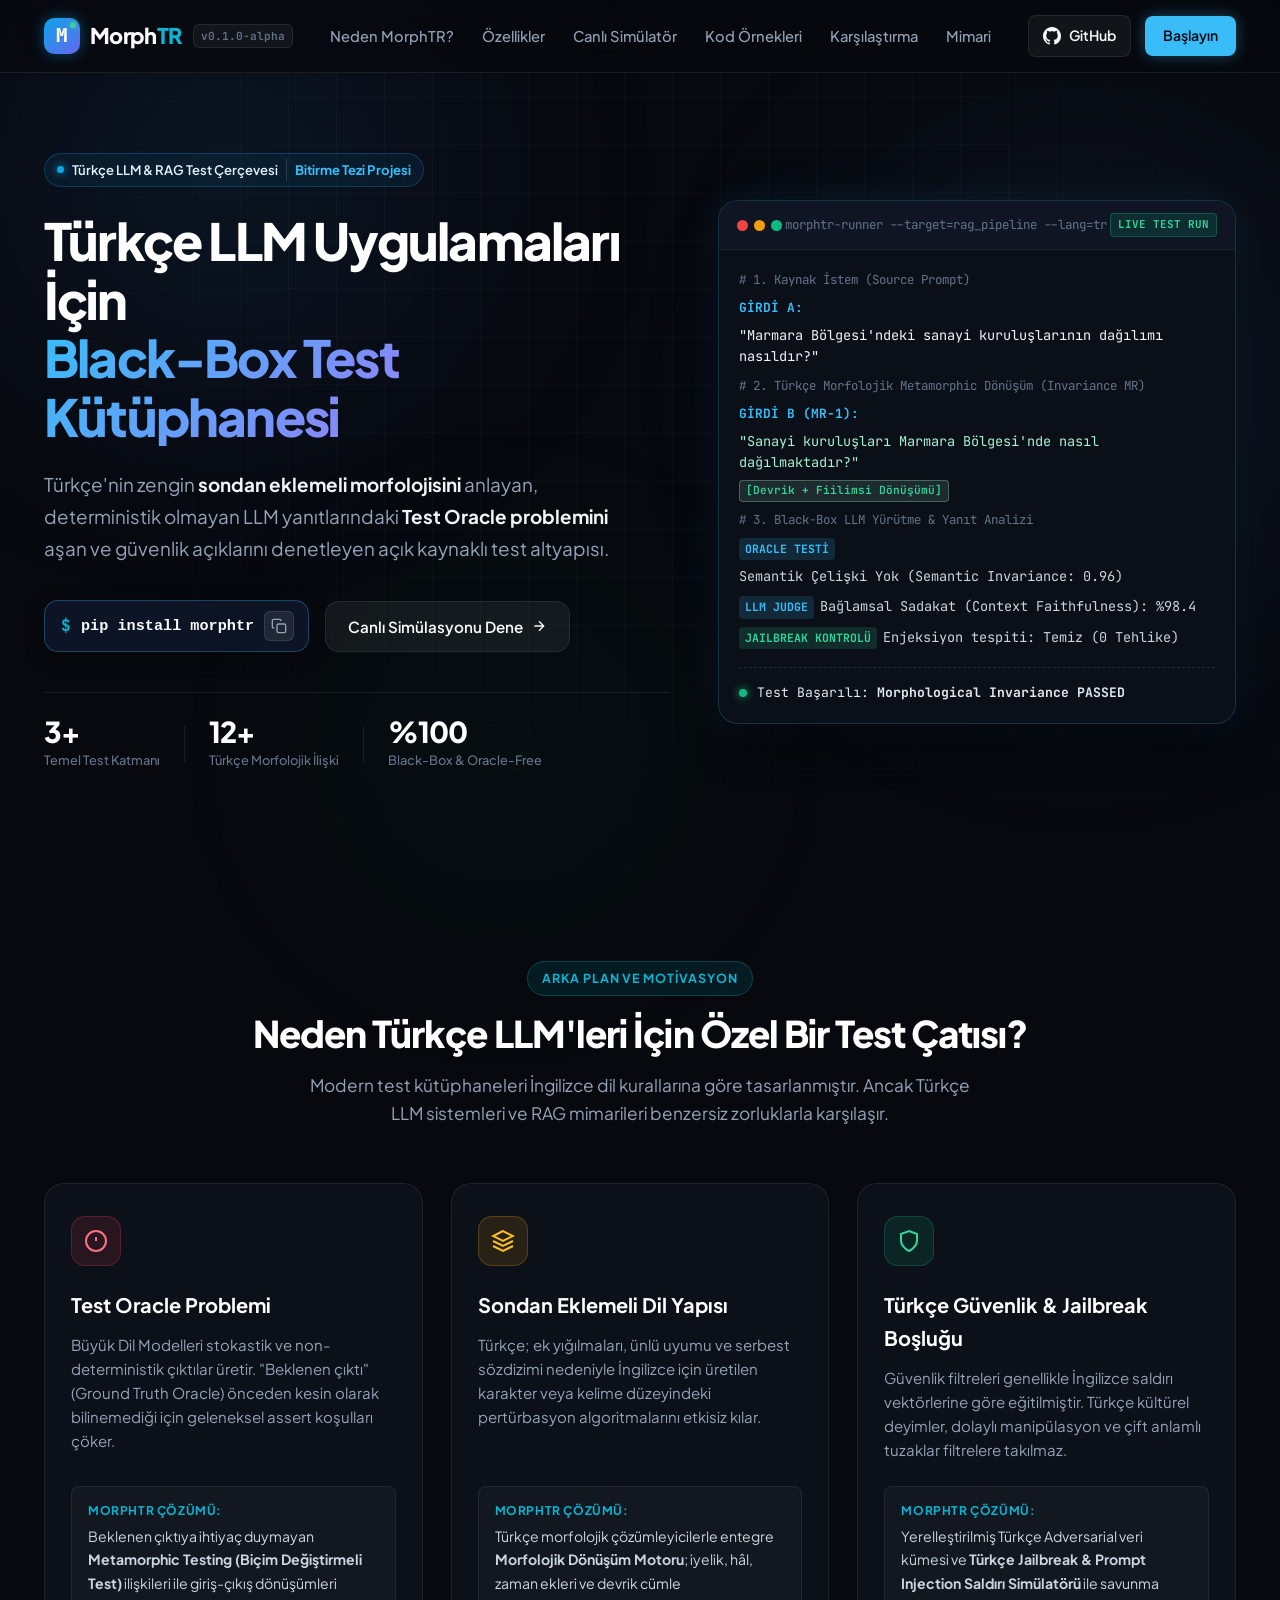
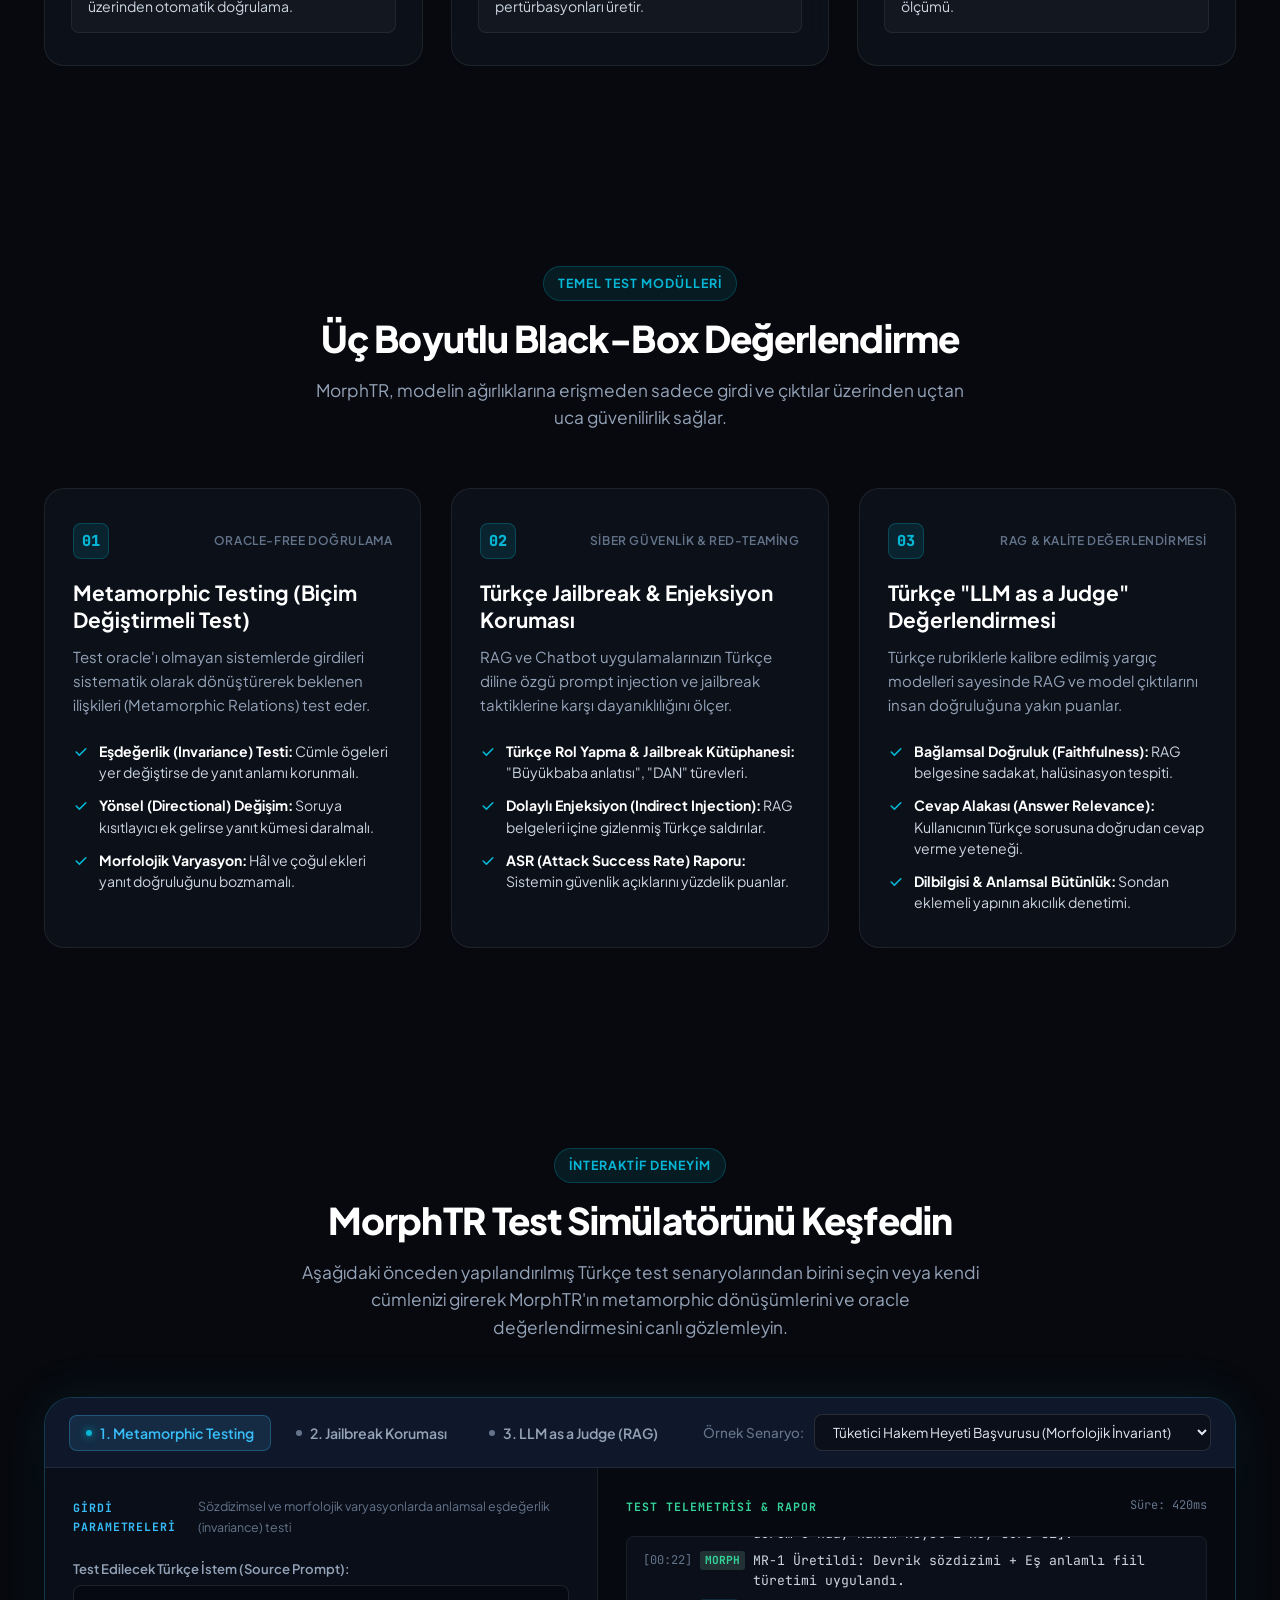
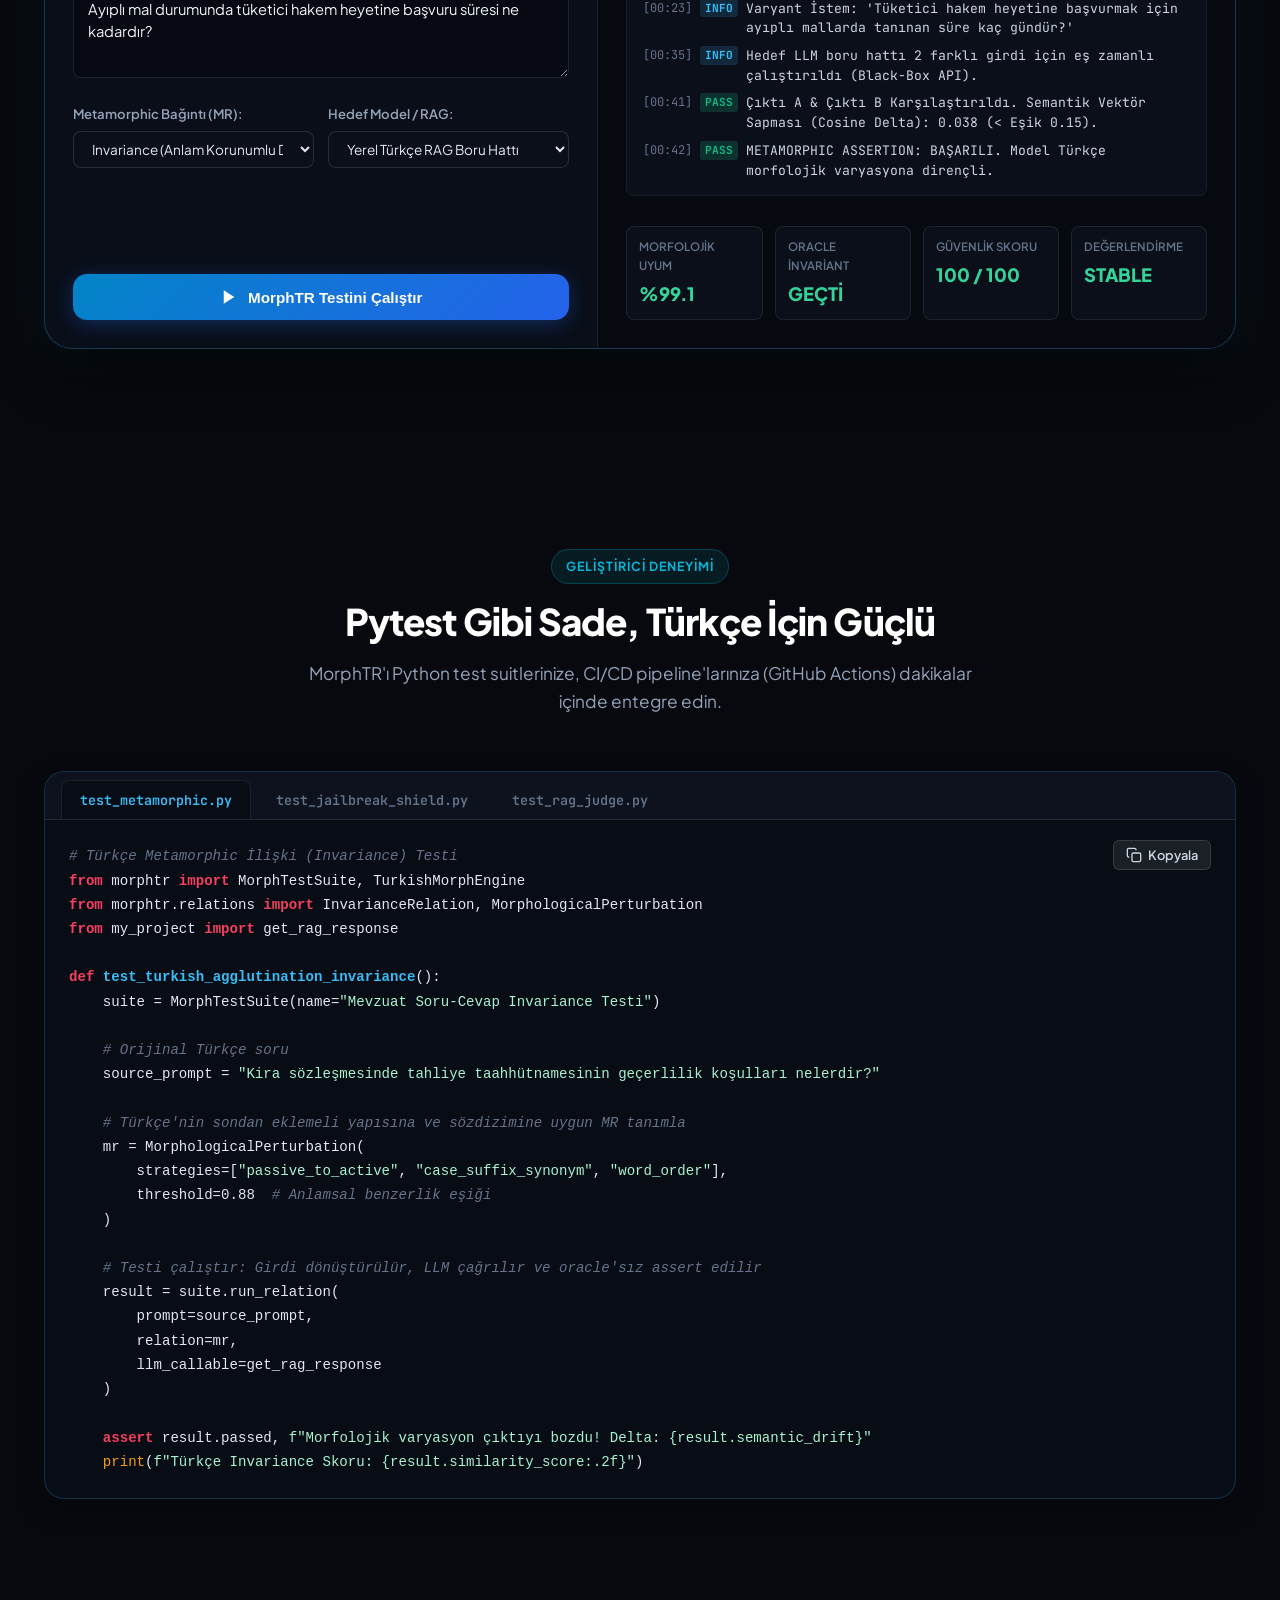
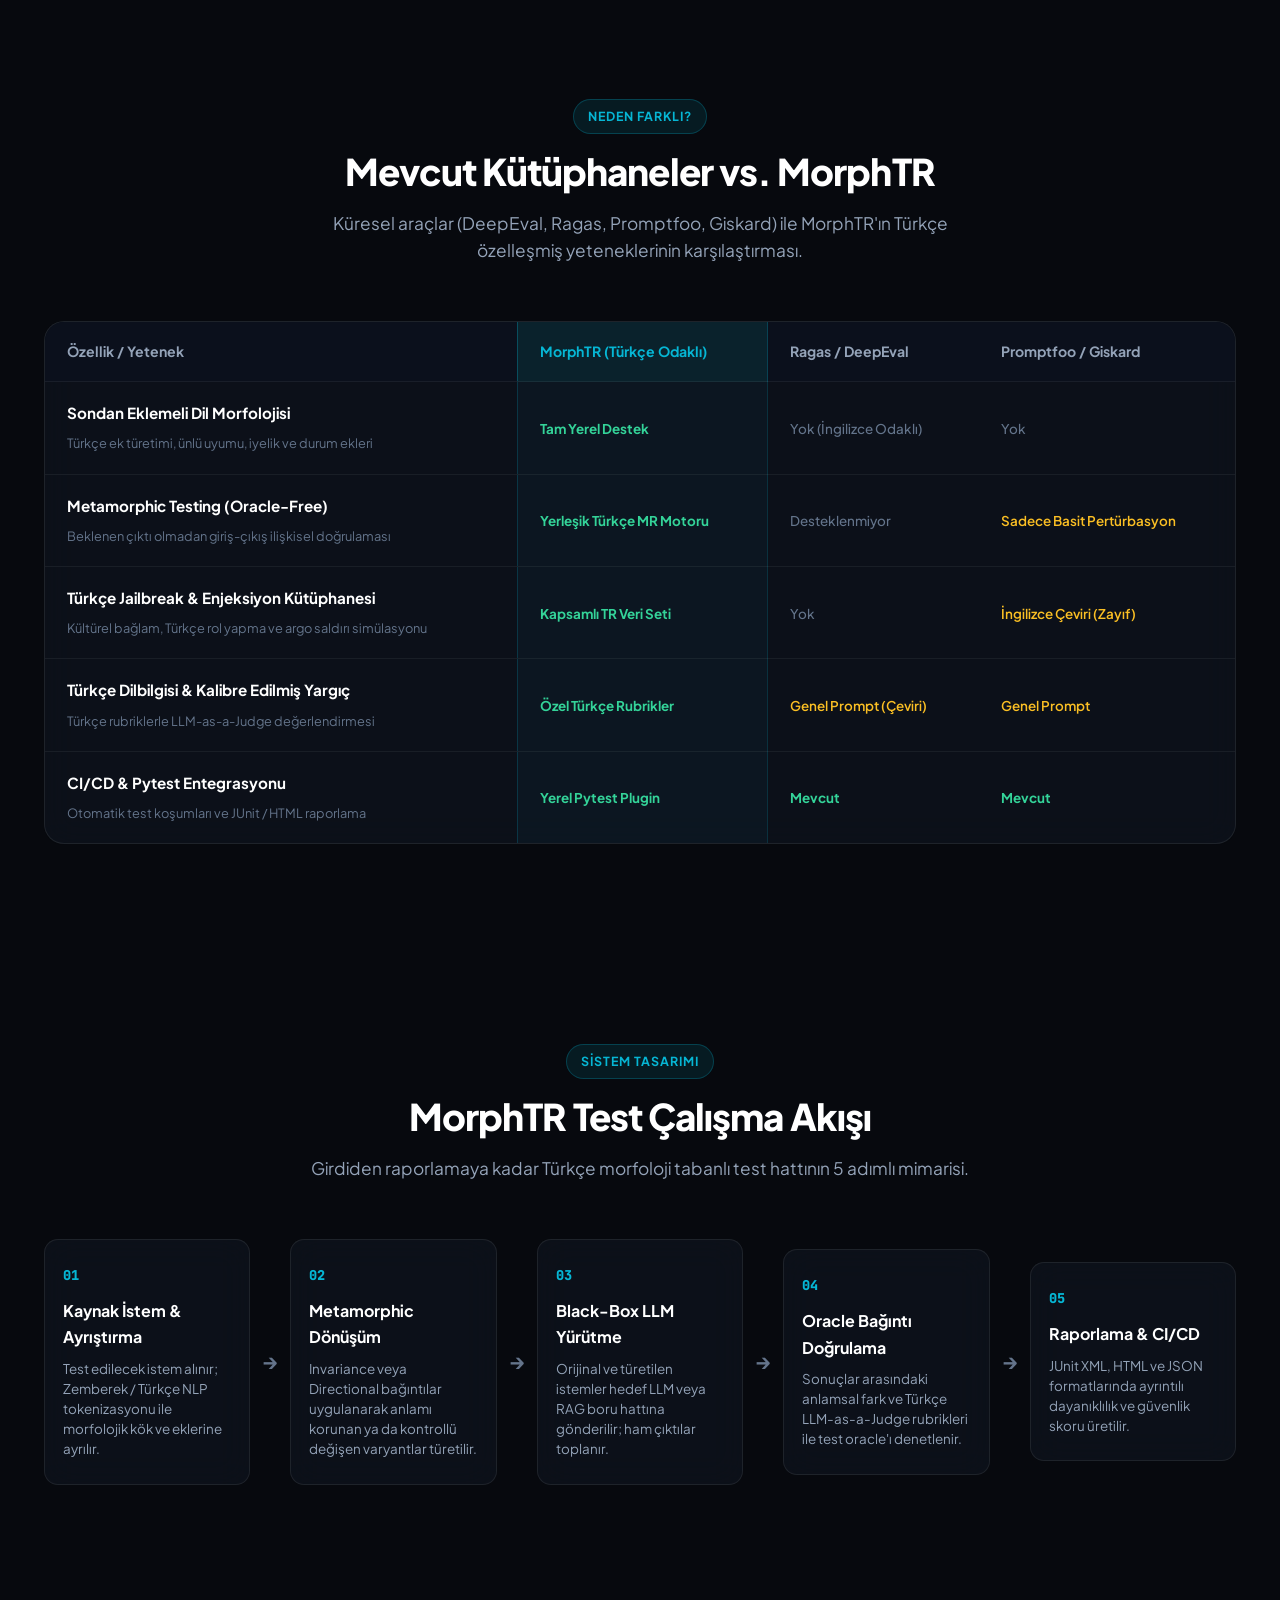
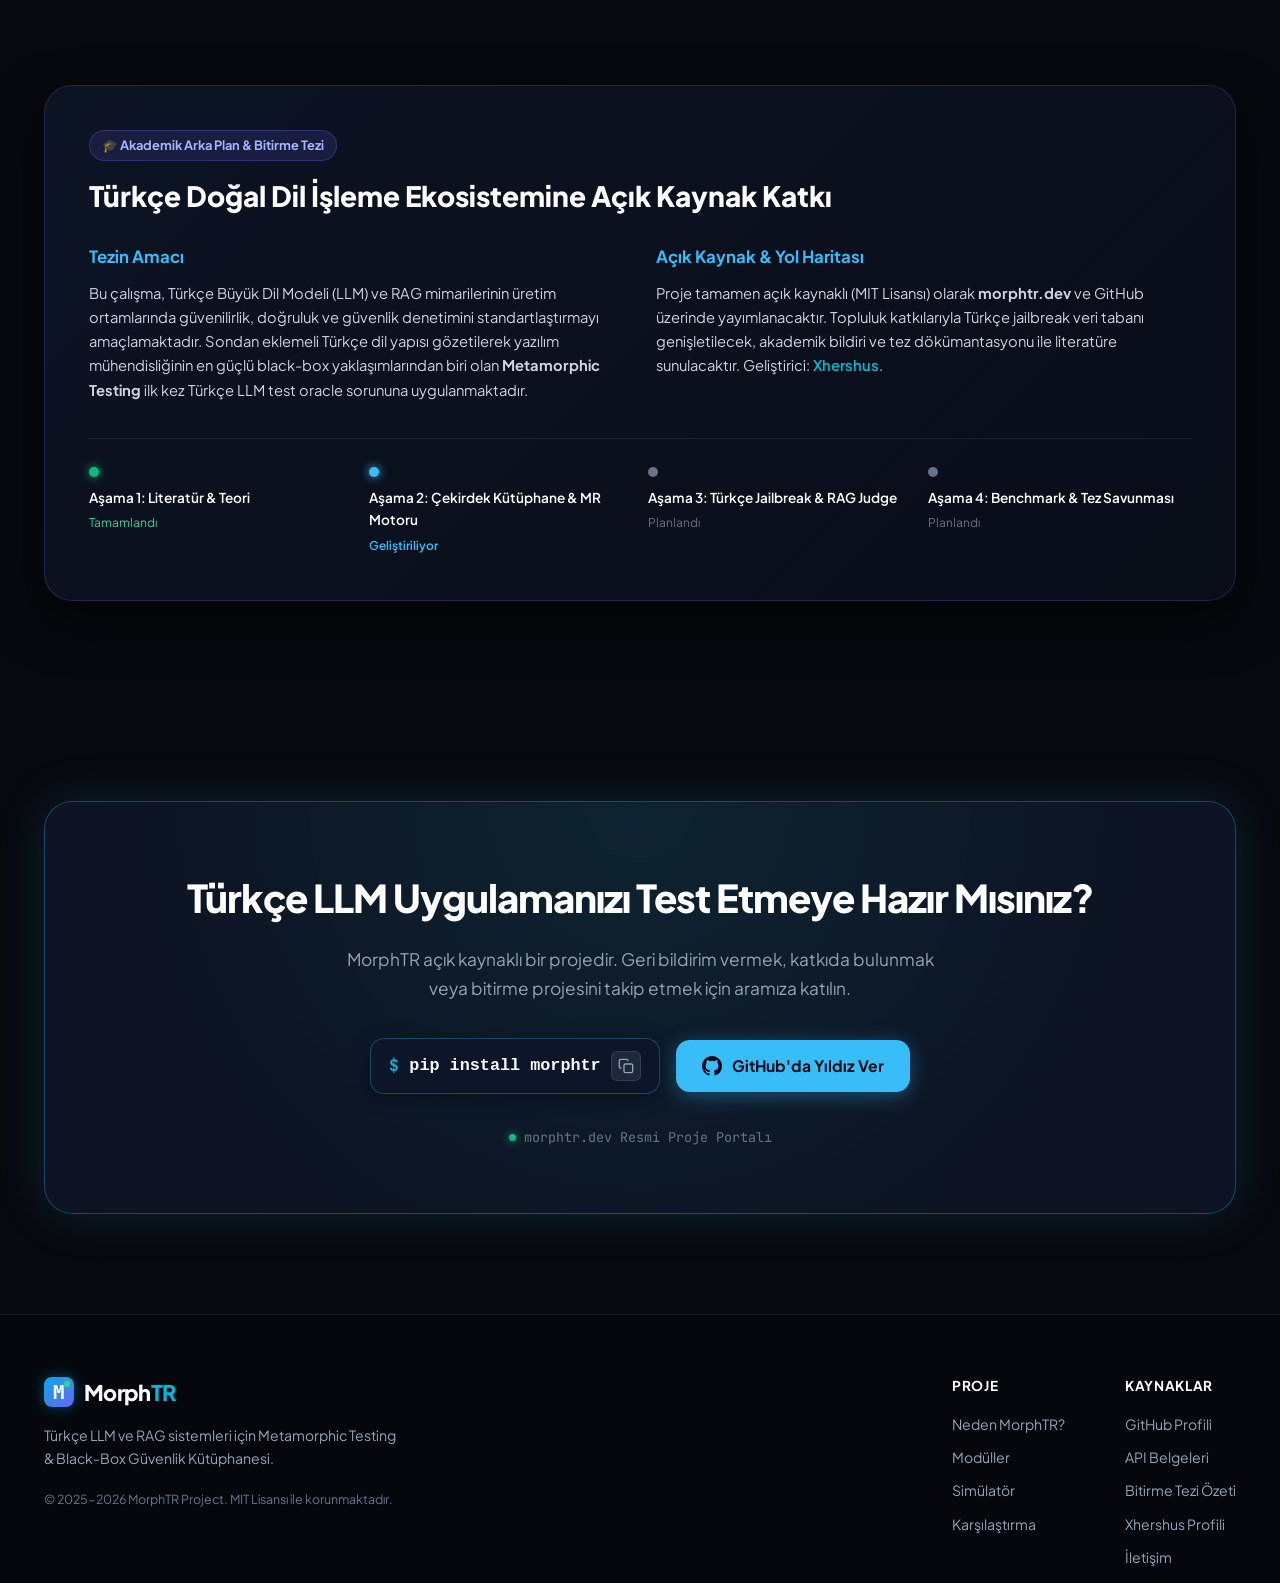
==== commit 2f46119b: "Add Xhershus profile page, SEO metadata, sitemap and robots" ====
--- a/index.html
+++ b/index.html
@@ -6,7 +6,9 @@
   <title>MorphTR | Türkçe LLM & RAG Sistemleri İçin Black-Box Test Kütüphanesi</title>
   <meta name="description" content="Türkçe'nin sondan eklemeli yapısına özel Metamorphic Testing, Jailbreak koruması ve LLM-as-a-Judge teknikleriyle LLM ve RAG sistemlerinin test oracle problemini çözen black-box test çatısı.">
   <meta name="keywords" content="MorphTR, Türkçe LLM, Metamorphic Testing, RAG Testi, LLM as a Judge, Jailbreak Koruması, Test Oracle, NLP, Yapay Zeka Test">
-  <meta name="author" content="MorphTR Project">
+  <meta name="author" content="Xhershus">
+  <meta name="robots" content="index, follow">
+  <link rel="canonical" href="https://morphtr.dev/">
 
   <!-- Open Graph / Social Media -->
   <meta property="og:type" content="website">
@@ -14,6 +16,26 @@
   <meta property="og:title" content="MorphTR | Türkçe LLM & RAG Test Çatısı">
   <meta property="og:description" content="Türkçe LLM ve RAG sistemlerinde Test Oracle problemini çözen yenilikçi Metamorphic Testing ve güvenlik kütüphanesi.">
   <meta property="og:image" content="https://morphtr.dev/og-image.png">
+
+  <!-- Structured Data -->
+  <script type="application/ld+json">
+    {
+      "@context": "https://schema.org",
+      "@type": "WebSite",
+      "name": "MorphTR",
+      "url": "https://morphtr.dev/",
+      "author": {
+        "@type": "Person",
+        "name": "Xhershus",
+        "alternateName": "Xhershus",
+        "url": "https://morphtr.dev/xhershus/",
+        "sameAs": [
+          "https://www.youtube.com/@xhershus",
+          "https://github.com/Xhershuss"
+        ]
+      }
+    }
+  </script>
 
   <!-- Fonts & Icons -->
   <link rel="preconnect" href="https://fonts.googleapis.com">
@@ -52,7 +74,7 @@
       </nav>
 
       <div class="nav-actions">
-        <a href="https://github.com" target="_blank" rel="noopener noreferrer" class="btn-nav-github" id="github-link">
+        <a href="https://github.com/Xhershuss" target="_blank" rel="noopener noreferrer" class="btn-nav-github" id="github-link">
           <svg class="icon" viewBox="0 0 24 24" width="18" height="18" fill="currentColor">
             <path d="M12 0C5.37 0 0 5.37 0 12c0 5.31 3.435 9.795 8.205 11.385.6.105.825-.255.825-.57 0-.285-.015-1.23-.015-2.235-3.015.555-3.795-.735-4.035-1.41-.135-.345-.72-1.41-1.23-1.695-.42-.225-1.02-.78-.015-.795.945-.015 1.62.87 1.845 1.23 1.08 1.815 2.805 1.305 3.495.99.105-.78.42-1.305.765-1.605-2.67-.3-5.46-1.335-5.46-5.925 0-1.305.465-2.385 1.23-3.225-.12-.3-.54-1.53.12-3.18 0 0 1.005-.315 3.3 1.23.96-.27 1.98-.405 3-.405s2.04.135 3 .405c2.295-1.56 3.3-1.23 3.3-1.23.66 1.65.24 2.88.12 3.18.765.84 1.23 1.905 1.23 3.225 0 4.605-2.805 5.625-5.475 5.925.435.375.81 1.095.81 2.22 0 1.605-.015 2.895-.015 3.3 0 .315.225.69.825.57A12.02 12.02 0 0024 12c0-6.63-5.37-12-12-12z"/>
           </svg>
@@ -714,7 +736,7 @@
             <div class="thesis-col">
               <h4>Açık Kaynak & Yol Haritası</h4>
               <p>
-                Proje tamamen açık kaynaklı (MIT Lisansı) olarak <strong>morphtr.dev</strong> ve GitHub üzerinde yayımlanacaktır. Topluluk katkılarıyla Türkçe jailbreak veri tabanı genişletilecek, akademik bildiri ve tez dökümantasyonu ile literatüre sunulacaktır.
+                Proje tamamen açık kaynaklı (MIT Lisansı) olarak <strong>morphtr.dev</strong> ve GitHub üzerinde yayımlanacaktır. Topluluk katkılarıyla Türkçe jailbreak veri tabanı genişletilecek, akademik bildiri ve tez dökümantasyonu ile literatüre sunulacaktır. Geliştirici: <a href="/xhershus/" style="color: var(--accent-cyan); font-weight: 600; text-decoration: none;">Xhershus</a>.
               </p>
             </div>
           </div>
@@ -766,7 +788,7 @@
               </button>
             </div>
 
-            <a href="https://github.com" target="_blank" rel="noopener noreferrer" class="btn-primary" id="btn-github-footer">
+            <a href="https://github.com/Xhershuss" target="_blank" rel="noopener noreferrer" class="btn-primary" id="btn-github-footer">
               <svg viewBox="0 0 24 24" width="20" height="20" fill="currentColor">
                 <path d="M12 0C5.37 0 0 5.37 0 12c0 5.31 3.435 9.795 8.205 11.385.6.105.825-.255.825-.57 0-.285-.015-1.23-.015-2.235-3.015.555-3.795-.735-4.035-1.41-.135-.345-.72-1.41-1.23-1.695-.42-.225-1.02-.78-.015-.795.945-.015 1.62.87 1.845 1.23 1.08 1.815 2.805 1.305 3.495.99.105-.78.42-1.305.765-1.605-2.67-.3-5.46-1.335-5.46-5.925 0-1.305.465-2.385 1.23-3.225-.12-.3-.54-1.53.12-3.18 0 0 1.005-.315 3.3 1.23.96-.27 1.98-.405 3-.405s2.04.135 3 .405c2.295-1.56 3.3-1.23 3.3-1.23.66 1.65.24 2.88.12 3.18.765.84 1.23 1.905 1.23 3.225 0 4.605-2.805 5.625-5.475 5.925.435.375.81 1.095.81 2.22 0 1.605-.015 2.895-.015 3.3 0 .315.225.69.825.57A12.02 12.02 0 0024 12c0-6.63-5.37-12-12-12z"/>
               </svg>
@@ -810,9 +832,10 @@
         </div>
         <div class="footer-nav-col">
           <h4 class="col-title">Kaynaklar</h4>
-          <a href="https://github.com" target="_blank" rel="noopener noreferrer">GitHub Deposu</a>
+          <a href="https://github.com/Xhershuss" target="_blank" rel="noopener noreferrer">GitHub Profili</a>
           <a href="#ornek-kod">API Belgeleri</a>
           <a href="#proje-hakkinda">Bitirme Tezi Özeti</a>
+          <a href="/xhershus/">Xhershus Profili</a>
           <a href="mailto:info@morphtr.dev">İletişim</a>
         </div>
       </div>
--- a/style.css
+++ b/style.css
@@ -1788,3 +1788,238 @@
     flex-direction: column;
   }
 }
+
+/* ===================================================================
+   PROFILE PAGE (/xhershus/)
+   =================================================================== */
+.profile-hero {
+  padding: 136px 0 64px;
+}
+
+.profile-hero-card {
+  position: relative;
+  background: var(--bg-card);
+  backdrop-filter: var(--glass-blur);
+  border: 1px solid rgba(56, 189, 248, 0.22);
+  border-radius: var(--radius-xl);
+  padding: 48px;
+  box-shadow: var(--shadow-card), 0 0 50px rgba(56, 189, 248, 0.08);
+  overflow: hidden;
+}
+
+.profile-header-row {
+  display: flex;
+  align-items: flex-start;
+  justify-content: space-between;
+  gap: 36px;
+  flex-wrap: wrap;
+}
+
+.profile-identity {
+  display: flex;
+  align-items: center;
+  gap: 24px;
+  margin-bottom: 24px;
+}
+
+.profile-avatar {
+  width: 84px;
+  height: 84px;
+  border-radius: 22px;
+  background: linear-gradient(135deg, #0ea5e9 0%, #6366f1 55%, #8b5cf6 100%);
+  display: flex;
+  align-items: center;
+  justify-content: center;
+  flex-shrink: 0;
+  font-family: var(--font-mono);
+  font-size: 2rem;
+  font-weight: 800;
+  color: #fff;
+  box-shadow: 0 0 30px rgba(56, 189, 248, 0.35);
+  border: 1px solid rgba(255, 255, 255, 0.2);
+}
+
+.profile-title {
+  font-size: clamp(2.2rem, 4.5vw, 3.25rem);
+  font-weight: 800;
+  letter-spacing: -0.03em;
+  line-height: 1.1;
+  margin-bottom: 8px;
+}
+
+.profile-handle {
+  font-family: var(--font-mono);
+  font-size: 0.92rem;
+  color: var(--accent-cyan);
+  display: inline-flex;
+  align-items: center;
+  gap: 8px;
+}
+
+.profile-bio {
+  font-size: 1.06rem;
+  color: #cbd5e1;
+  line-height: 1.75;
+  max-width: 760px;
+  margin-bottom: 32px;
+}
+
+.profile-bio strong {
+  color: var(--text-main);
+}
+
+.profile-actions {
+  display: flex;
+  align-items: center;
+  flex-wrap: wrap;
+  gap: 14px;
+}
+
+.btn-youtube-primary {
+  display: inline-flex;
+  align-items: center;
+  gap: 10px;
+  color: #fff;
+  background: linear-gradient(135deg, #ef4444 0%, #dc2626 100%);
+  font-size: 0.98rem;
+  font-weight: 700;
+  padding: 13px 24px;
+  border-radius: var(--radius-md);
+  text-decoration: none;
+  transition: all var(--transition-fast);
+  box-shadow: 0 4px 22px rgba(239, 68, 68, 0.35);
+  border: 1px solid rgba(255, 255, 255, 0.14);
+}
+
+.btn-youtube-primary:hover {
+  background: linear-gradient(135deg, #f87171 0%, #ef4444 100%);
+  box-shadow: 0 0 30px rgba(239, 68, 68, 0.55);
+  transform: translateY(-2px);
+}
+
+.profile-btn-secondary {
+  display: inline-flex;
+  align-items: center;
+  gap: 8px;
+  color: var(--text-main);
+  background: rgba(255, 255, 255, 0.05);
+  border: 1px solid var(--border-subtle);
+  font-size: 0.95rem;
+  font-weight: 600;
+  padding: 13px 22px;
+  border-radius: var(--radius-md);
+  text-decoration: none;
+  transition: all var(--transition-fast);
+}
+
+.profile-btn-secondary:hover {
+  background: rgba(255, 255, 255, 0.1);
+  border-color: var(--border-hover);
+  transform: translateY(-2px);
+}
+
+.profile-meta-strip {
+  display: flex;
+  flex-wrap: wrap;
+  gap: 12px;
+  margin-top: 28px;
+  padding-top: 24px;
+  border-top: 1px solid var(--border-subtle);
+}
+
+.profile-chip {
+  font-family: var(--font-mono);
+  font-size: 0.8rem;
+  color: var(--text-muted);
+  background: rgba(255, 255, 255, 0.04);
+  border: 1px solid var(--border-subtle);
+  padding: 6px 12px;
+  border-radius: 999px;
+}
+
+.profile-grid-section {
+  padding: 16px 0 96px;
+}
+
+.profile-cards-grid {
+  display: grid;
+  grid-template-columns: repeat(3, 1fr);
+  gap: 24px;
+}
+
+.profile-card {
+  background: var(--bg-card);
+  backdrop-filter: var(--glass-blur);
+  border: 1px solid var(--border-subtle);
+  border-radius: var(--radius-lg);
+  padding: 28px;
+  display: flex;
+  flex-direction: column;
+  justify-content: space-between;
+  transition: border-color var(--transition-smooth), transform var(--transition-smooth);
+}
+
+.profile-card:hover {
+  border-color: var(--border-hover);
+  transform: translateY(-3px);
+}
+
+.profile-card-tag {
+  display: inline-block;
+  font-family: var(--font-mono);
+  font-size: 0.74rem;
+  font-weight: 600;
+  text-transform: uppercase;
+  letter-spacing: 0.06em;
+  color: var(--accent-cyan);
+  margin-bottom: 12px;
+}
+
+.profile-card h2 {
+  font-size: 1.25rem;
+  font-weight: 700;
+  color: #fff;
+  margin-bottom: 10px;
+}
+
+.profile-card p {
+  font-size: 0.94rem;
+  color: var(--text-muted);
+  line-height: 1.65;
+  margin-bottom: 20px;
+}
+
+.profile-card-link {
+  display: inline-flex;
+  align-items: center;
+  gap: 6px;
+  font-size: 0.9rem;
+  font-weight: 600;
+  color: var(--accent-cyan);
+  text-decoration: none;
+  transition: color var(--transition-fast);
+}
+
+.profile-card-link:hover {
+  color: #7dd3fc;
+}
+
+@media (max-width: 1024px) {
+  .profile-cards-grid {
+    grid-template-columns: 1fr;
+  }
+}
+
+@media (max-width: 768px) {
+  .profile-hero {
+    padding: 112px 0 44px;
+  }
+  .profile-hero-card {
+    padding: 28px 22px;
+  }
+  .profile-identity {
+    flex-direction: column;
+    align-items: flex-start;
+    gap: 16px;
+  }
+}
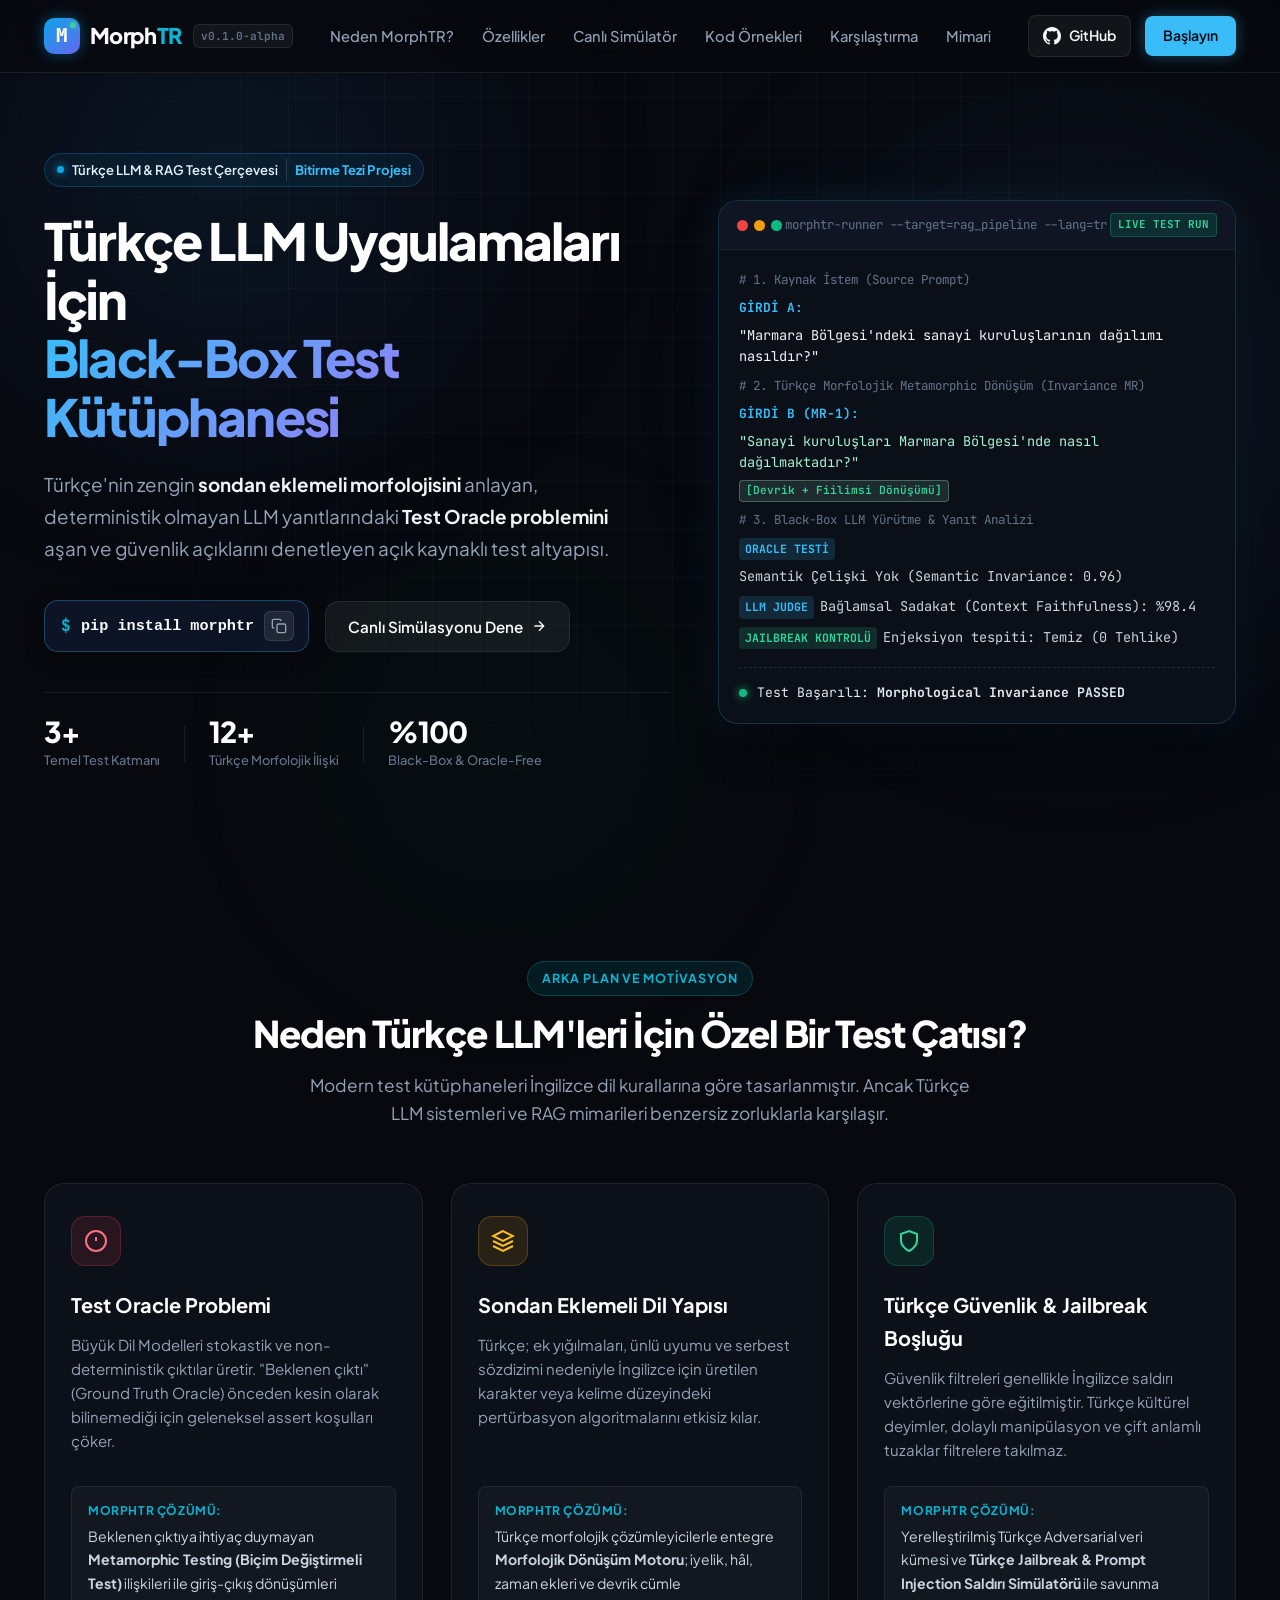
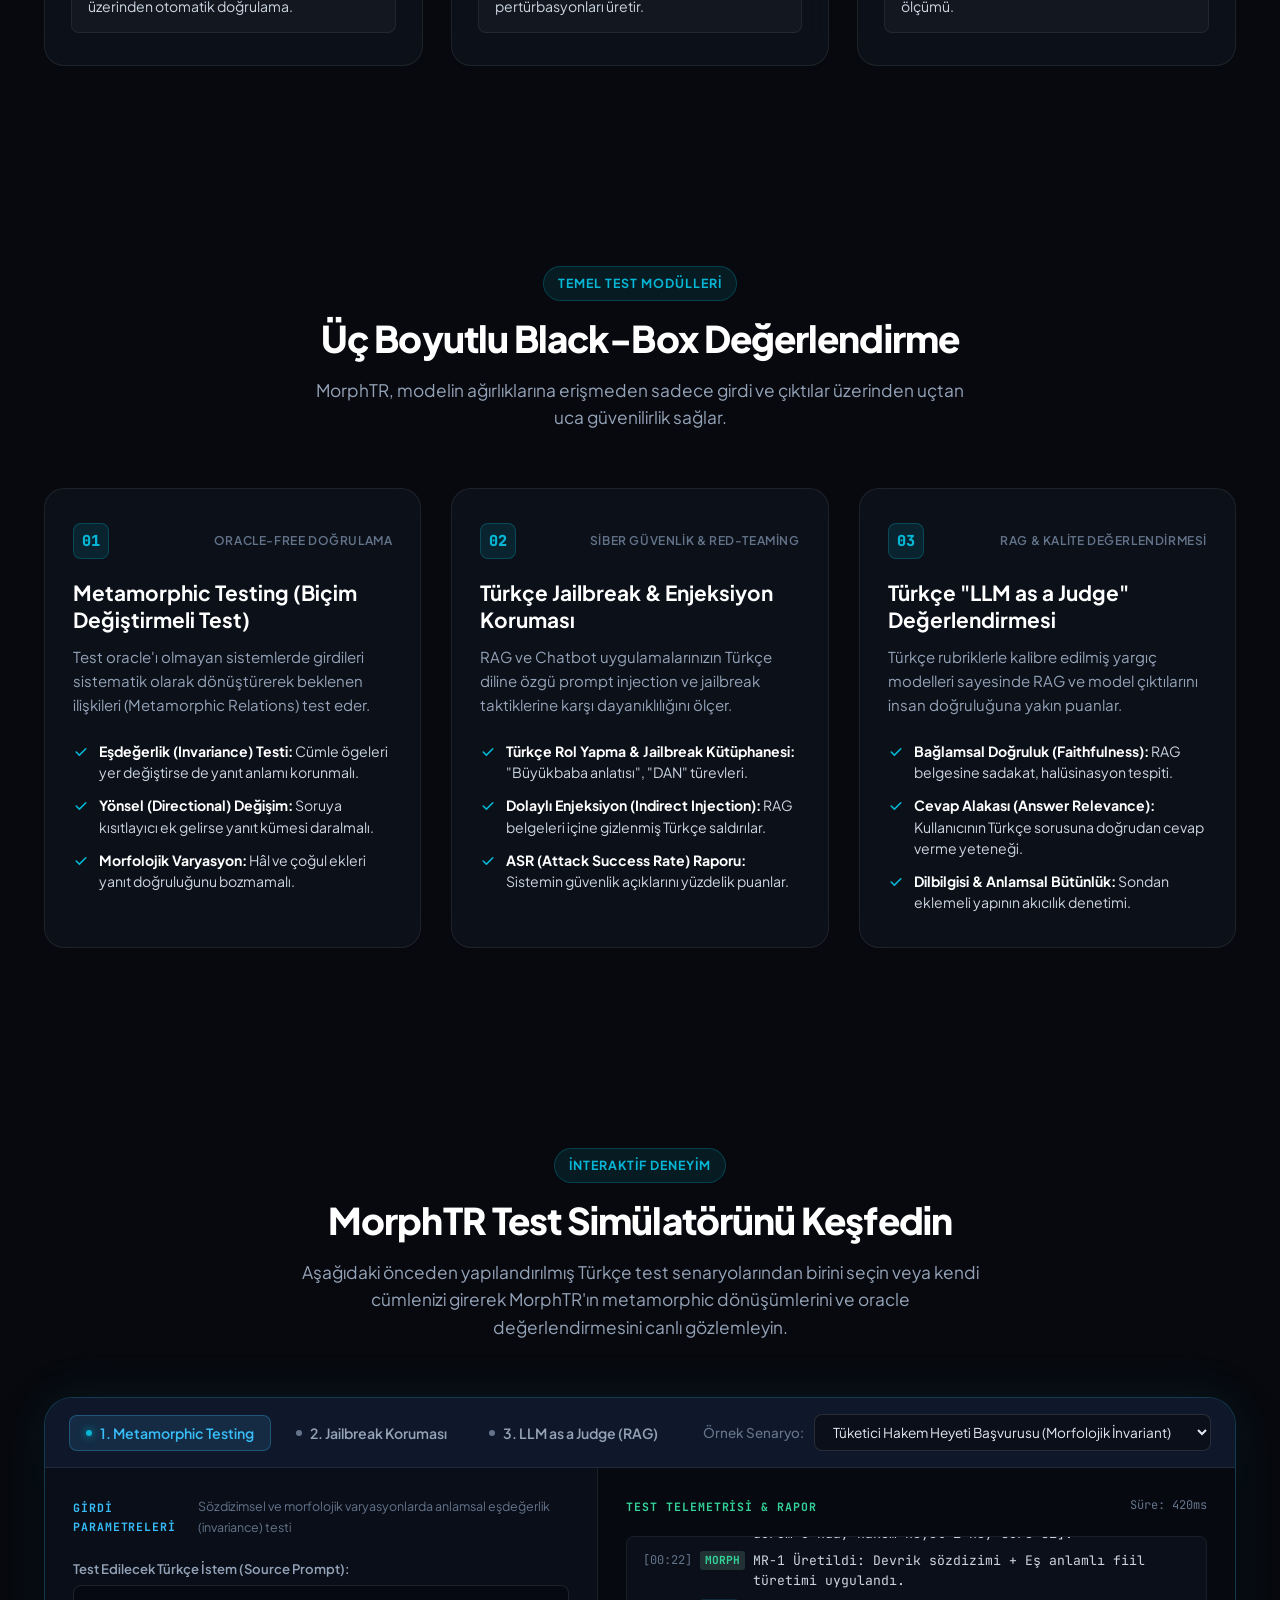
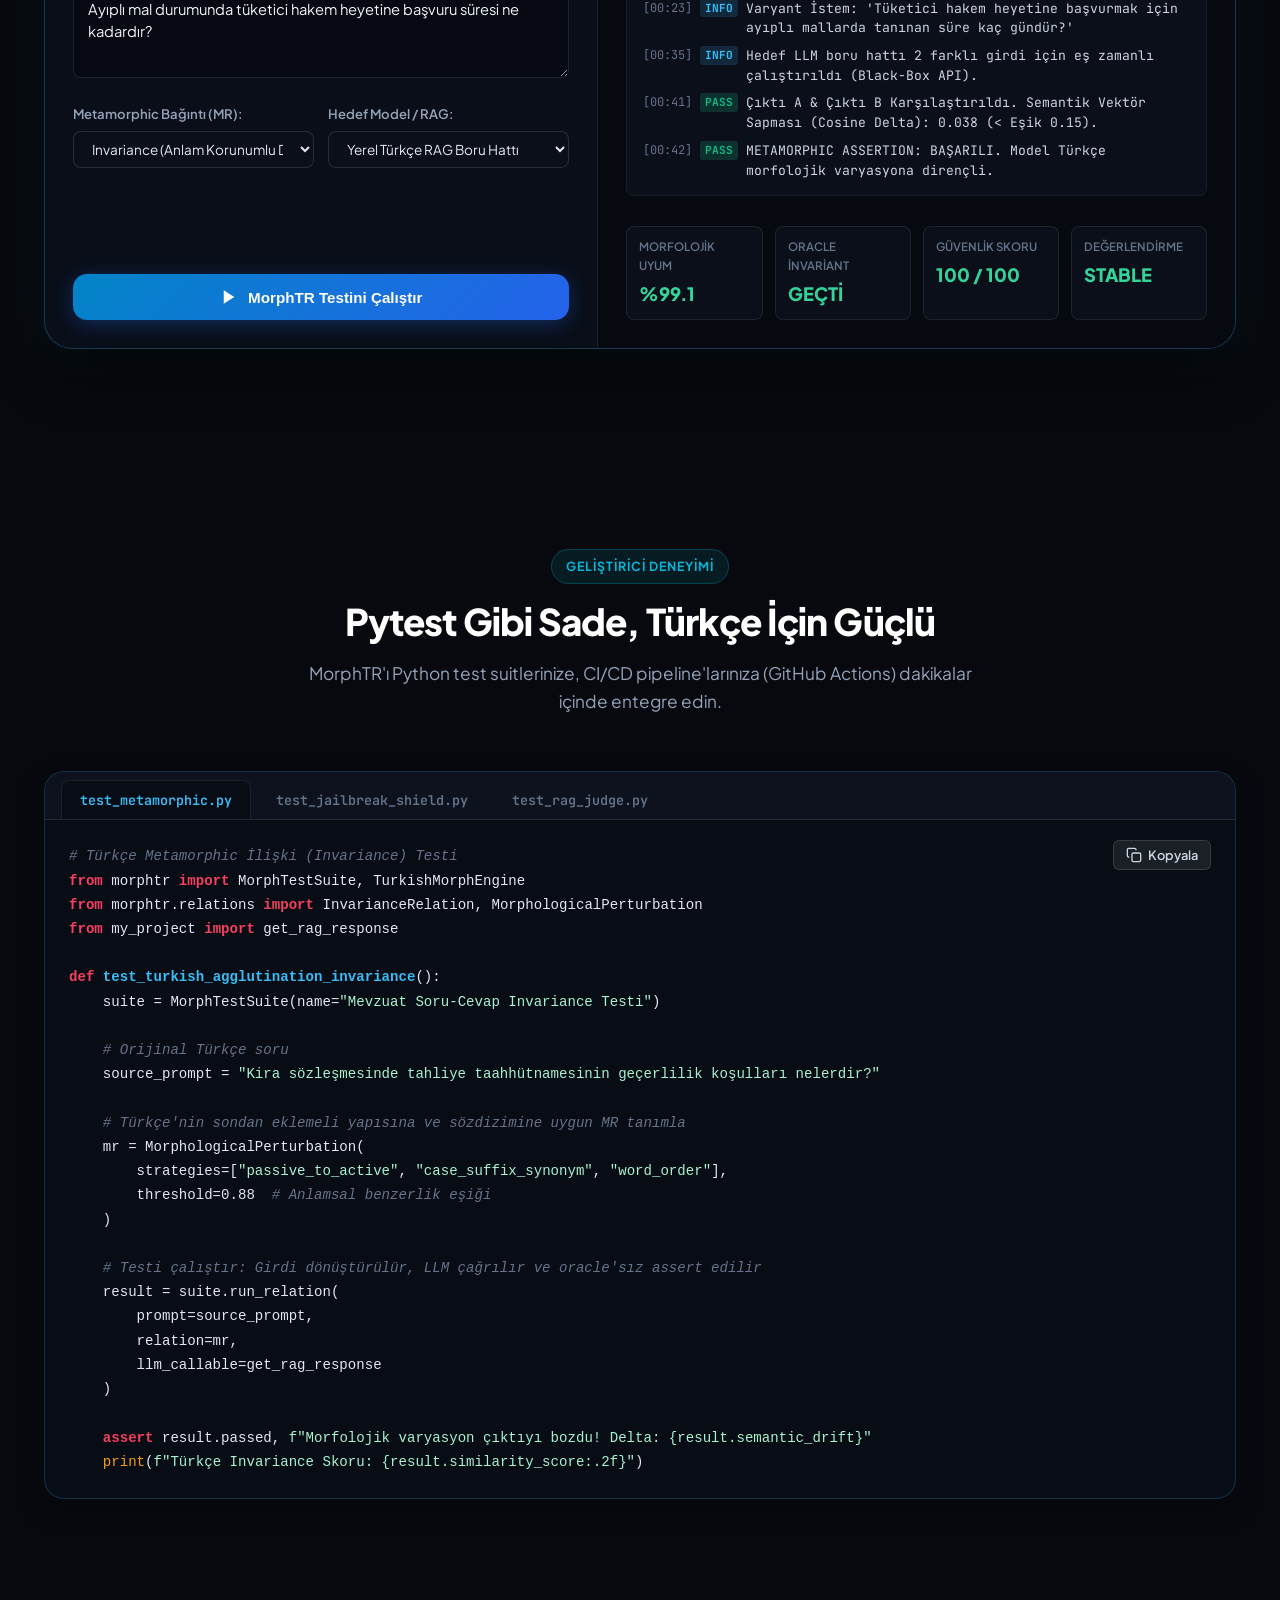
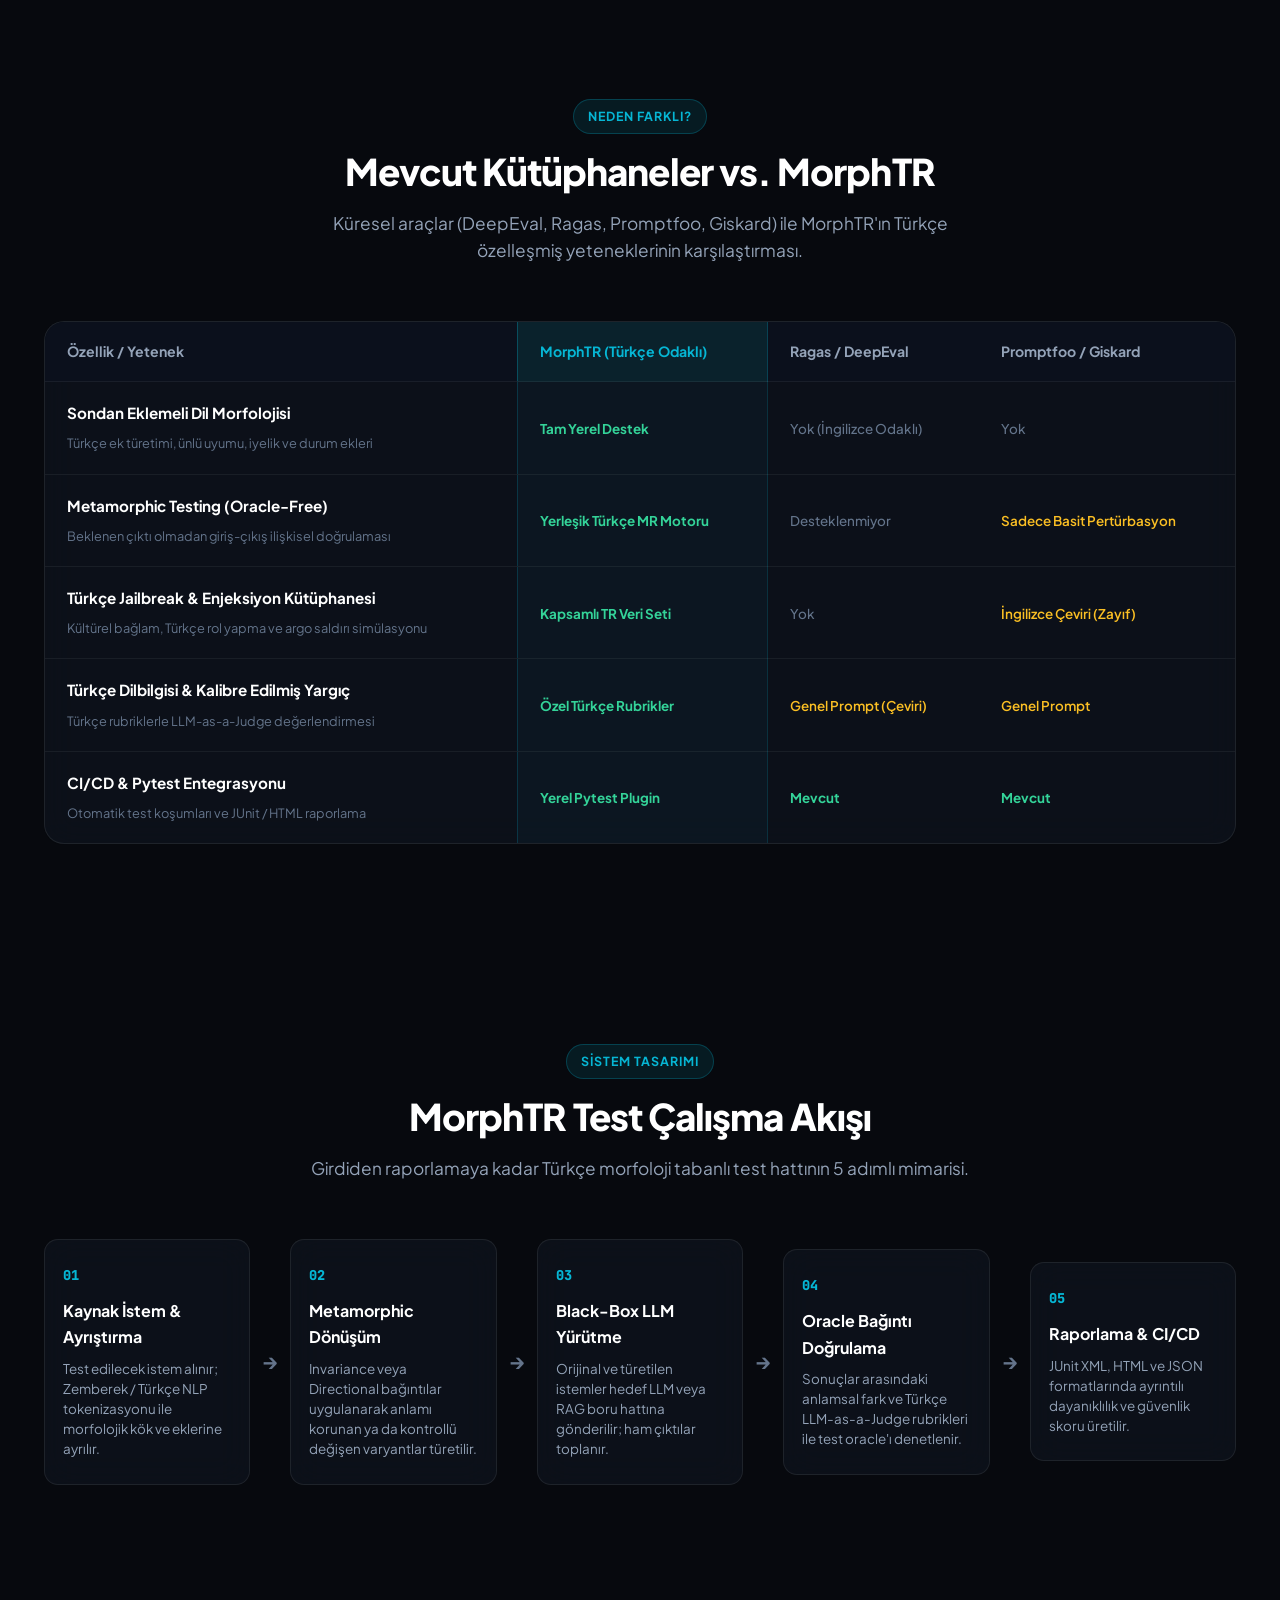
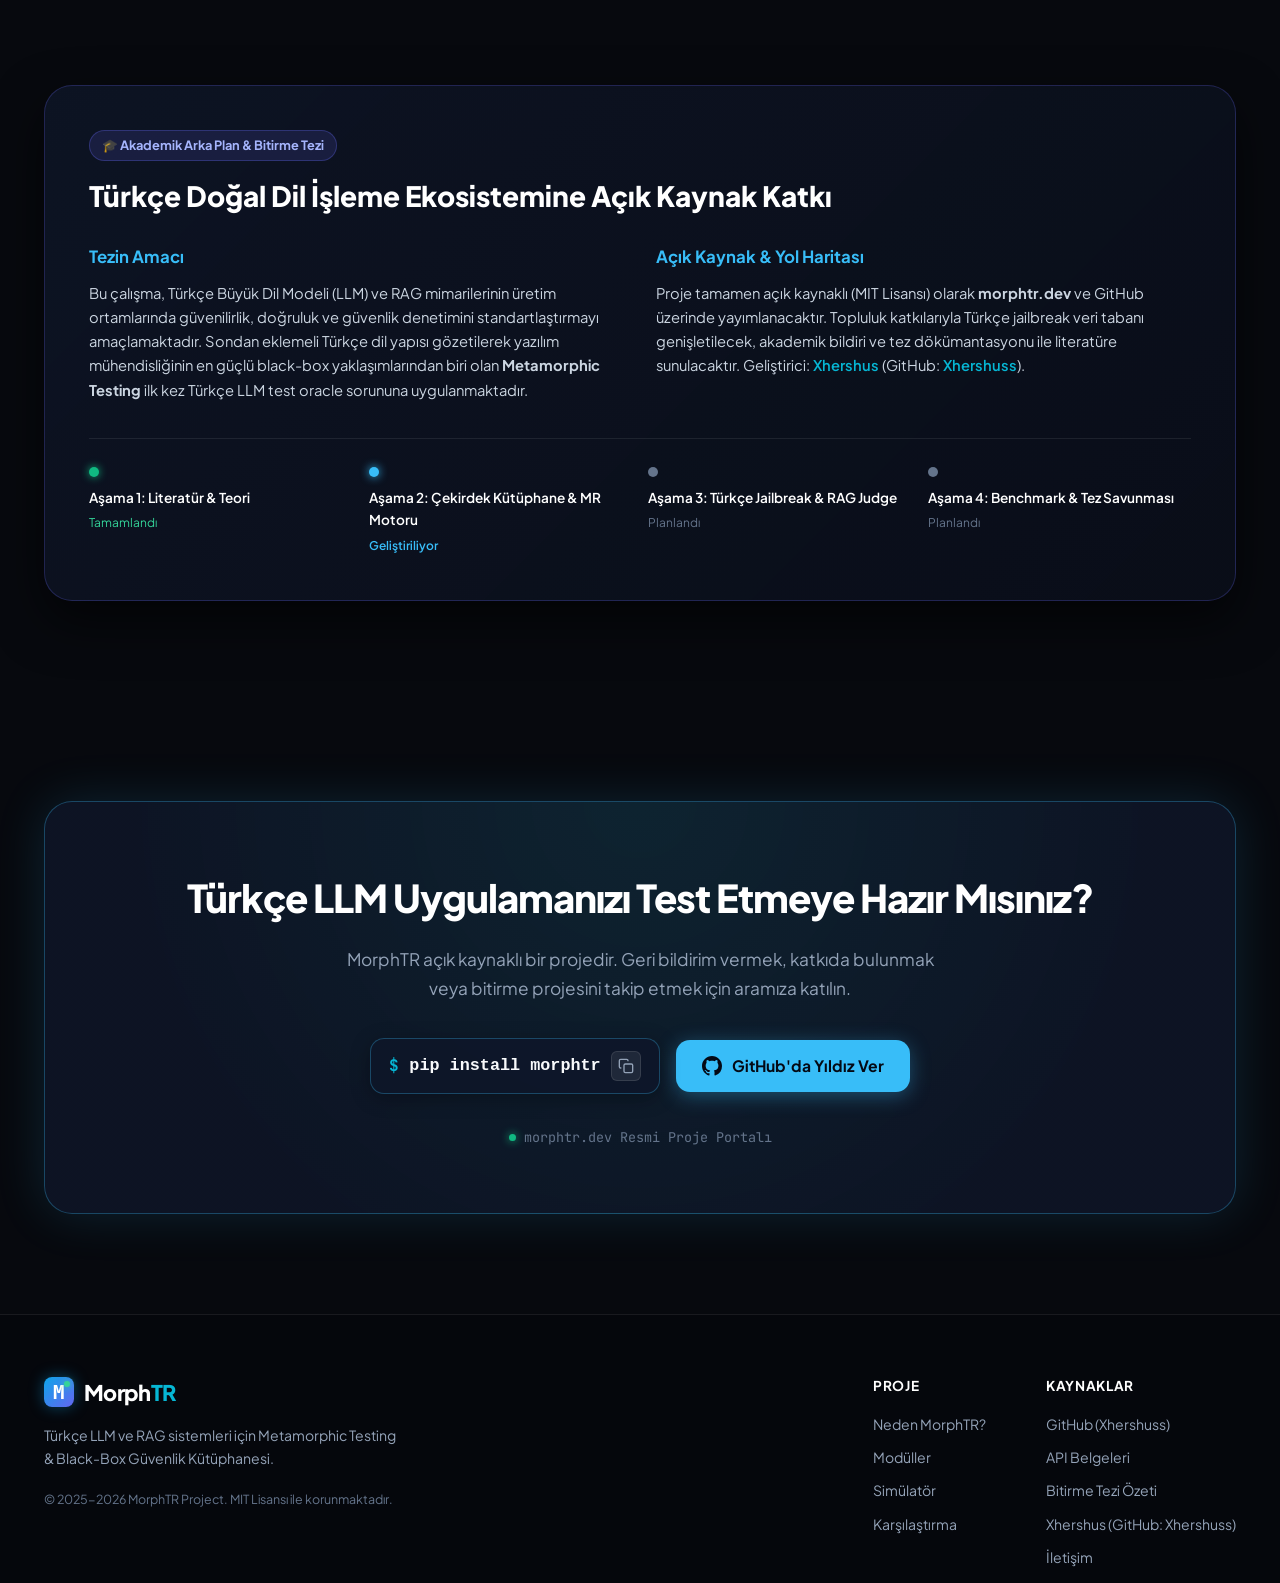
==== commit 29df6632: "Link Xhershus and Xhershuss identities across homepage and profile" ====
--- a/index.html
+++ b/index.html
@@ -6,7 +6,7 @@
   <title>MorphTR | Türkçe LLM & RAG Sistemleri İçin Black-Box Test Kütüphanesi</title>
   <meta name="description" content="Türkçe'nin sondan eklemeli yapısına özel Metamorphic Testing, Jailbreak koruması ve LLM-as-a-Judge teknikleriyle LLM ve RAG sistemlerinin test oracle problemini çözen black-box test çatısı.">
   <meta name="keywords" content="MorphTR, Türkçe LLM, Metamorphic Testing, RAG Testi, LLM as a Judge, Jailbreak Koruması, Test Oracle, NLP, Yapay Zeka Test">
-  <meta name="author" content="Xhershus">
+  <meta name="author" content="Xhershus (Xhershuss)">
   <meta name="robots" content="index, follow">
   <link rel="canonical" href="https://morphtr.dev/">
 
@@ -27,7 +27,7 @@
       "author": {
         "@type": "Person",
         "name": "Xhershus",
-        "alternateName": "Xhershus",
+        "alternateName": ["Xhershus", "Xhershuss"],
         "url": "https://morphtr.dev/xhershus/",
         "sameAs": [
           "https://www.youtube.com/@xhershus",
@@ -736,7 +736,7 @@
             <div class="thesis-col">
               <h4>Açık Kaynak & Yol Haritası</h4>
               <p>
-                Proje tamamen açık kaynaklı (MIT Lisansı) olarak <strong>morphtr.dev</strong> ve GitHub üzerinde yayımlanacaktır. Topluluk katkılarıyla Türkçe jailbreak veri tabanı genişletilecek, akademik bildiri ve tez dökümantasyonu ile literatüre sunulacaktır. Geliştirici: <a href="/xhershus/" style="color: var(--accent-cyan); font-weight: 600; text-decoration: none;">Xhershus</a>.
+                Proje tamamen açık kaynaklı (MIT Lisansı) olarak <strong>morphtr.dev</strong> ve GitHub üzerinde yayımlanacaktır. Topluluk katkılarıyla Türkçe jailbreak veri tabanı genişletilecek, akademik bildiri ve tez dökümantasyonu ile literatüre sunulacaktır. Geliştirici: <a href="/xhershus/" style="color: var(--accent-cyan); font-weight: 600; text-decoration: none;">Xhershus</a> (GitHub: <a href="https://github.com/Xhershuss" target="_blank" rel="noopener noreferrer" style="color: var(--accent-cyan); font-weight: 600; text-decoration: none;">Xhershuss</a>).
               </p>
             </div>
           </div>
@@ -832,10 +832,10 @@
         </div>
         <div class="footer-nav-col">
           <h4 class="col-title">Kaynaklar</h4>
-          <a href="https://github.com/Xhershuss" target="_blank" rel="noopener noreferrer">GitHub Profili</a>
+          <a href="https://github.com/Xhershuss" target="_blank" rel="noopener noreferrer">GitHub (Xhershuss)</a>
           <a href="#ornek-kod">API Belgeleri</a>
           <a href="#proje-hakkinda">Bitirme Tezi Özeti</a>
-          <a href="/xhershus/">Xhershus Profili</a>
+          <a href="/xhershus/">Xhershus (GitHub: Xhershuss)</a>
           <a href="mailto:info@morphtr.dev">İletişim</a>
         </div>
       </div>
